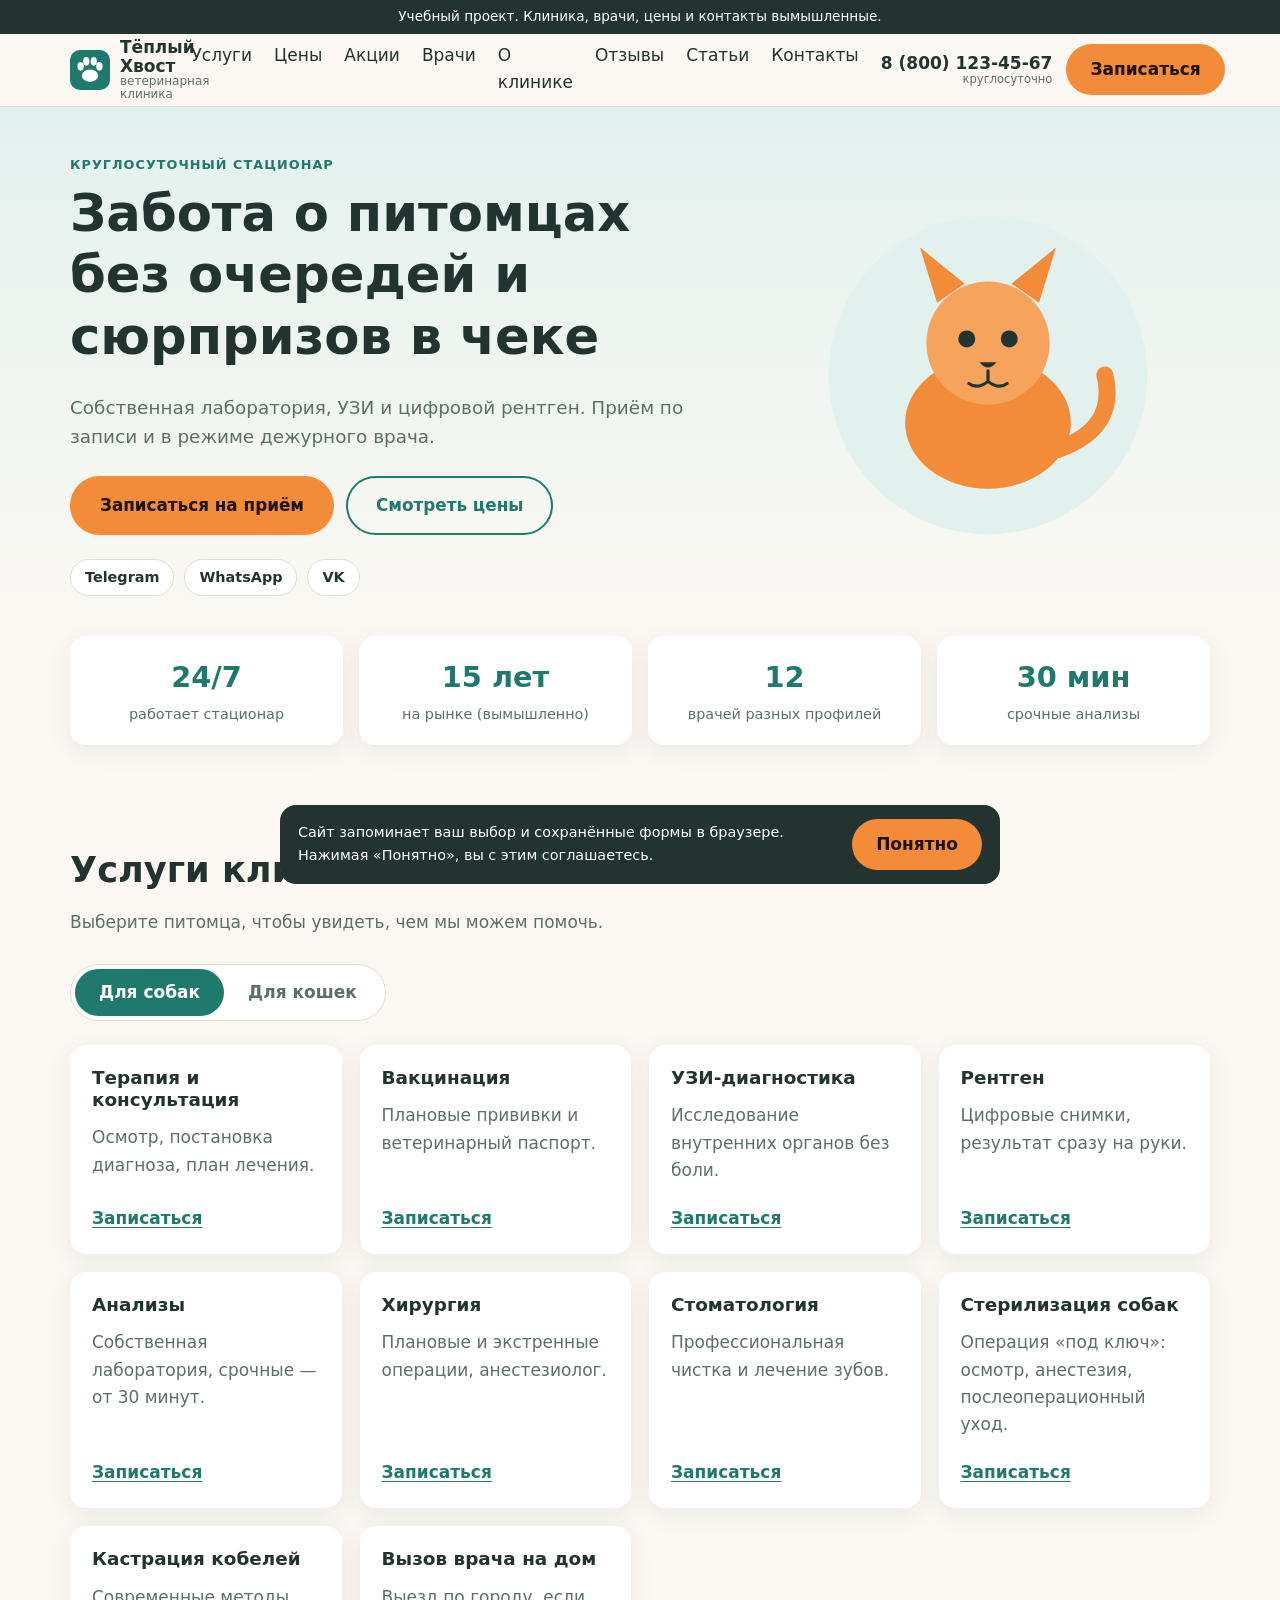
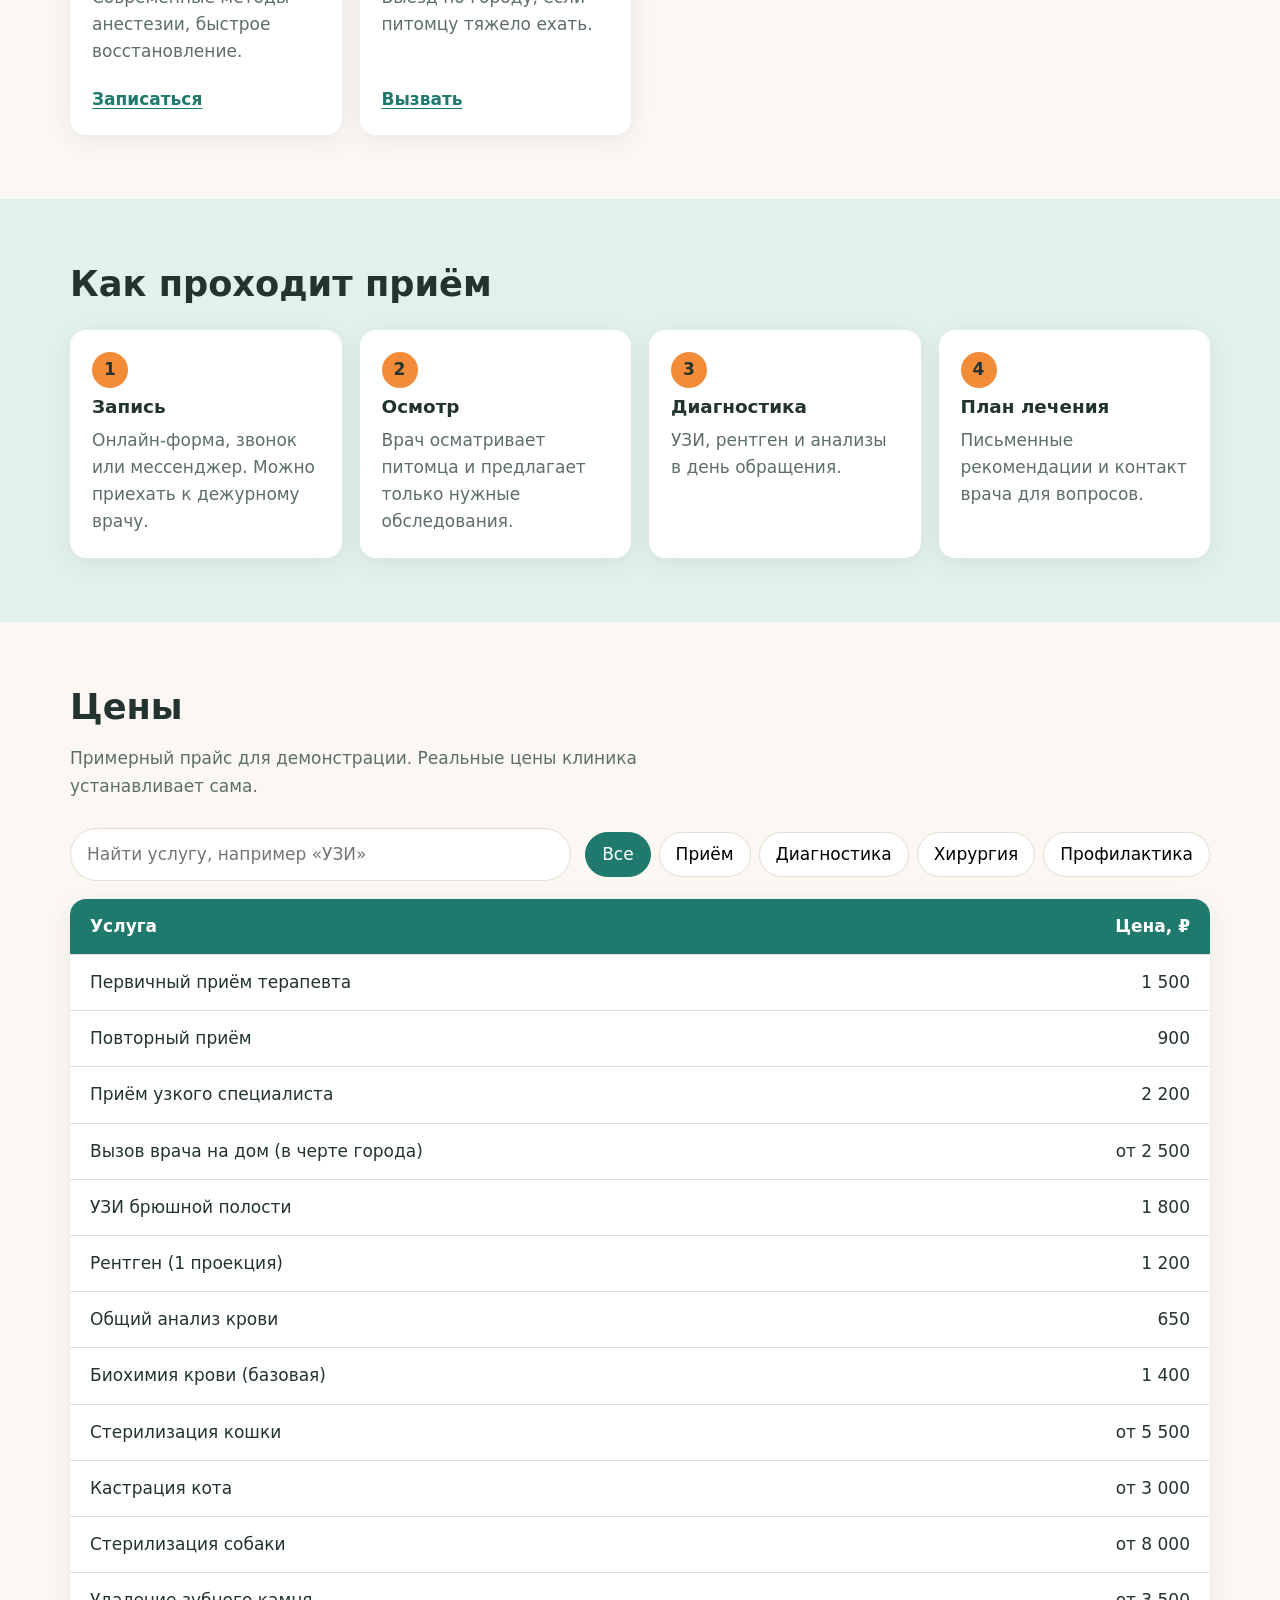
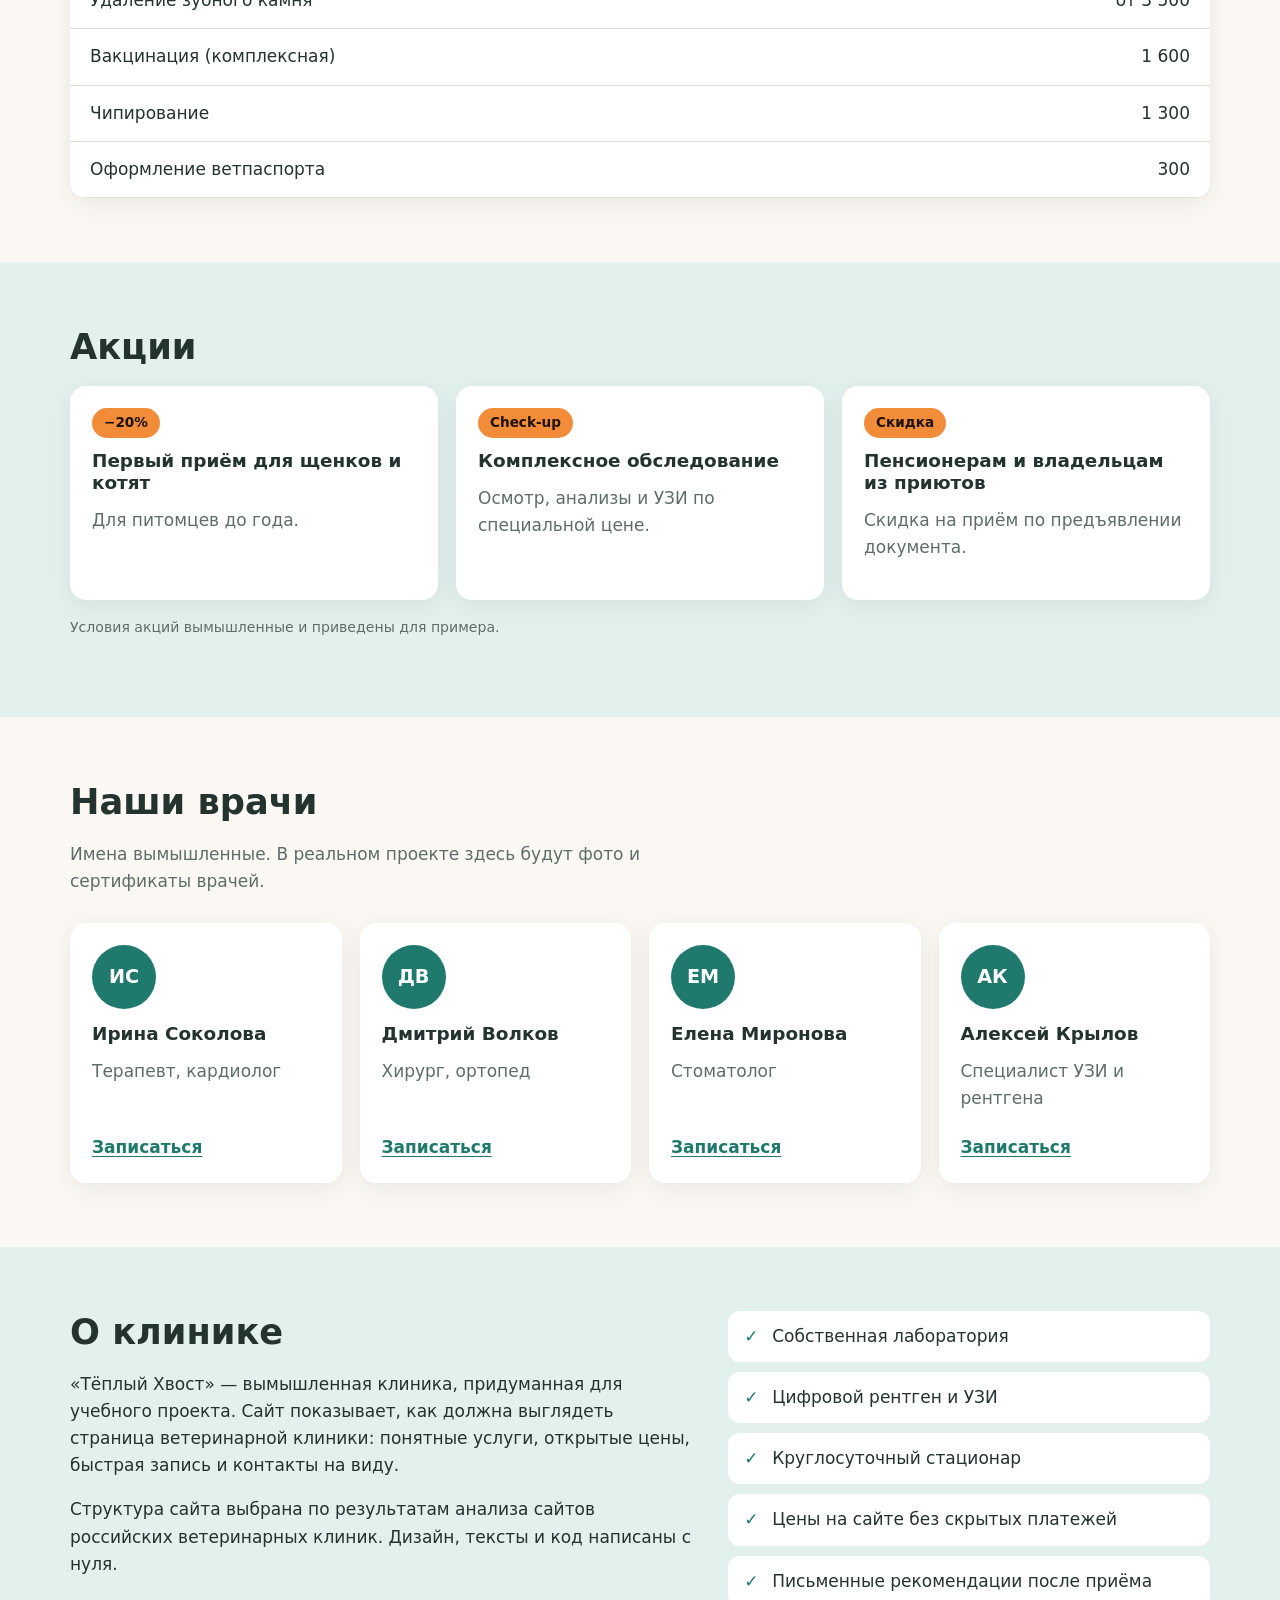
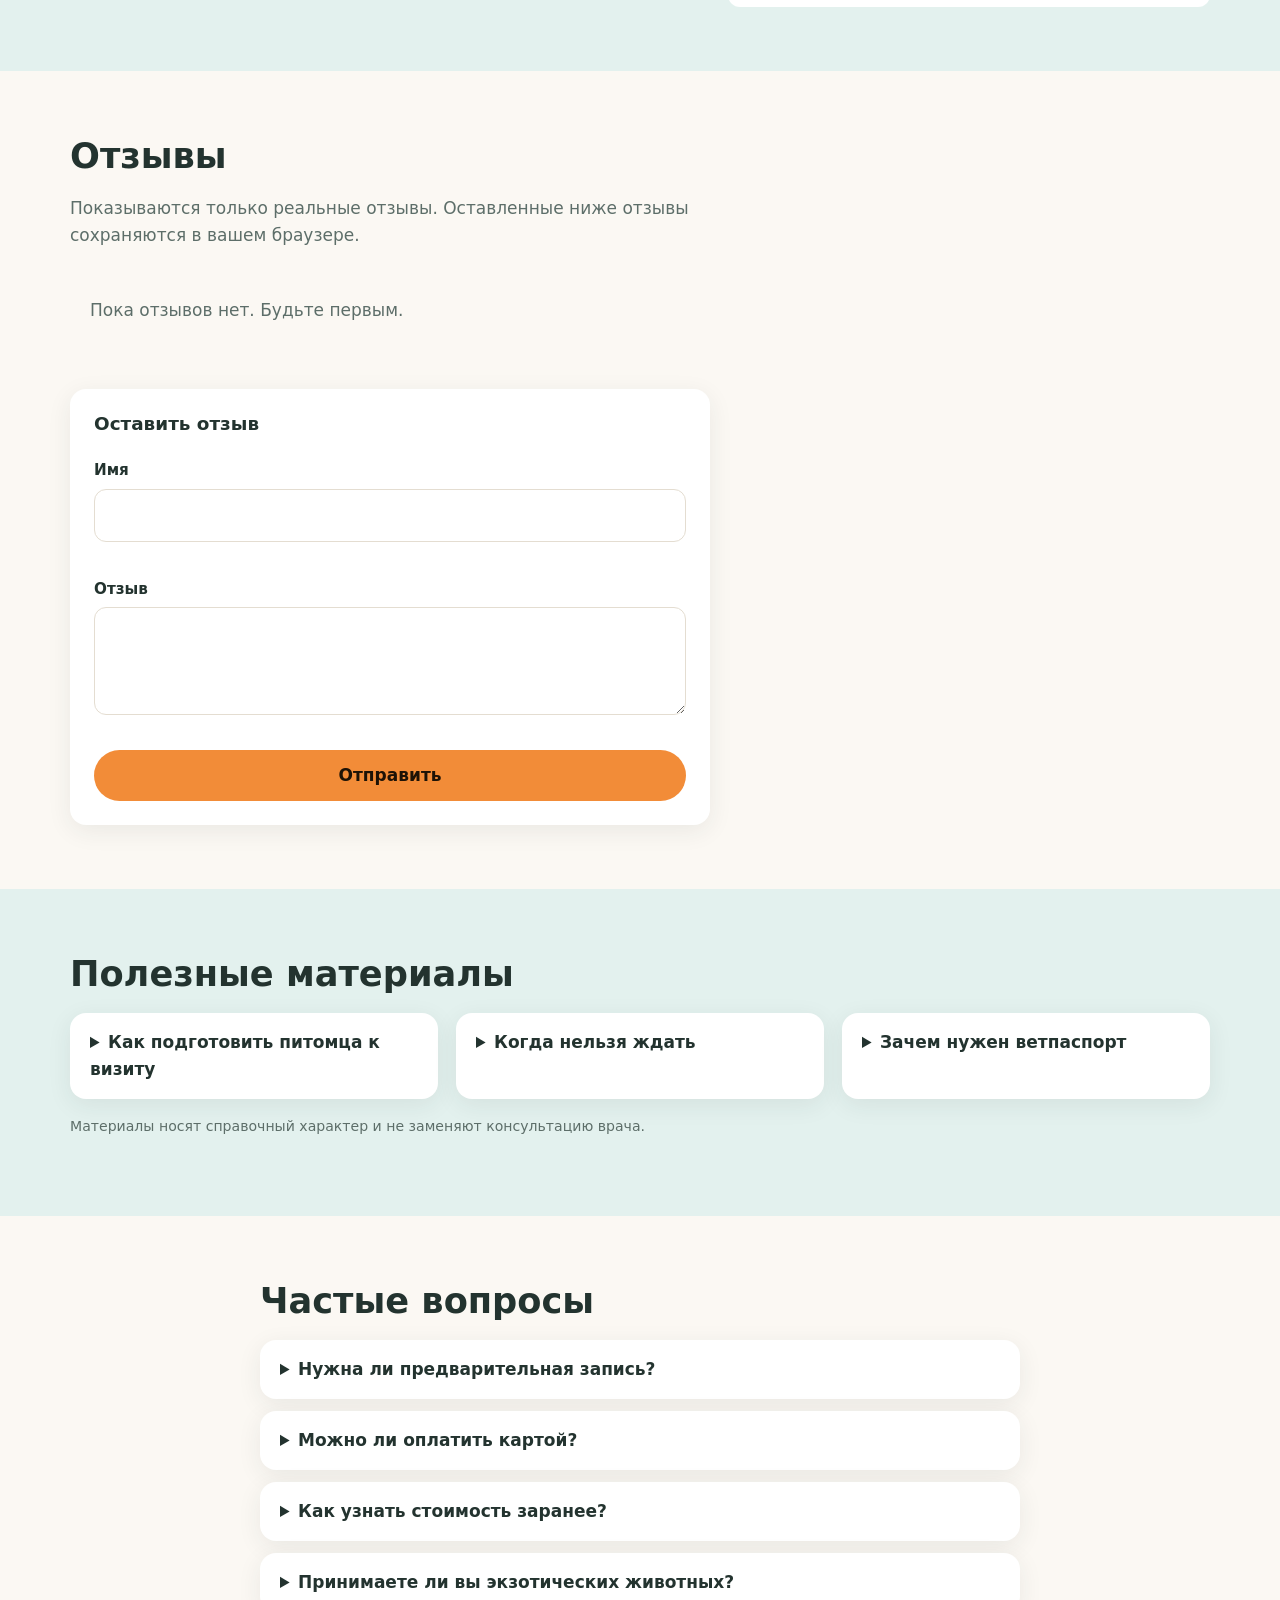
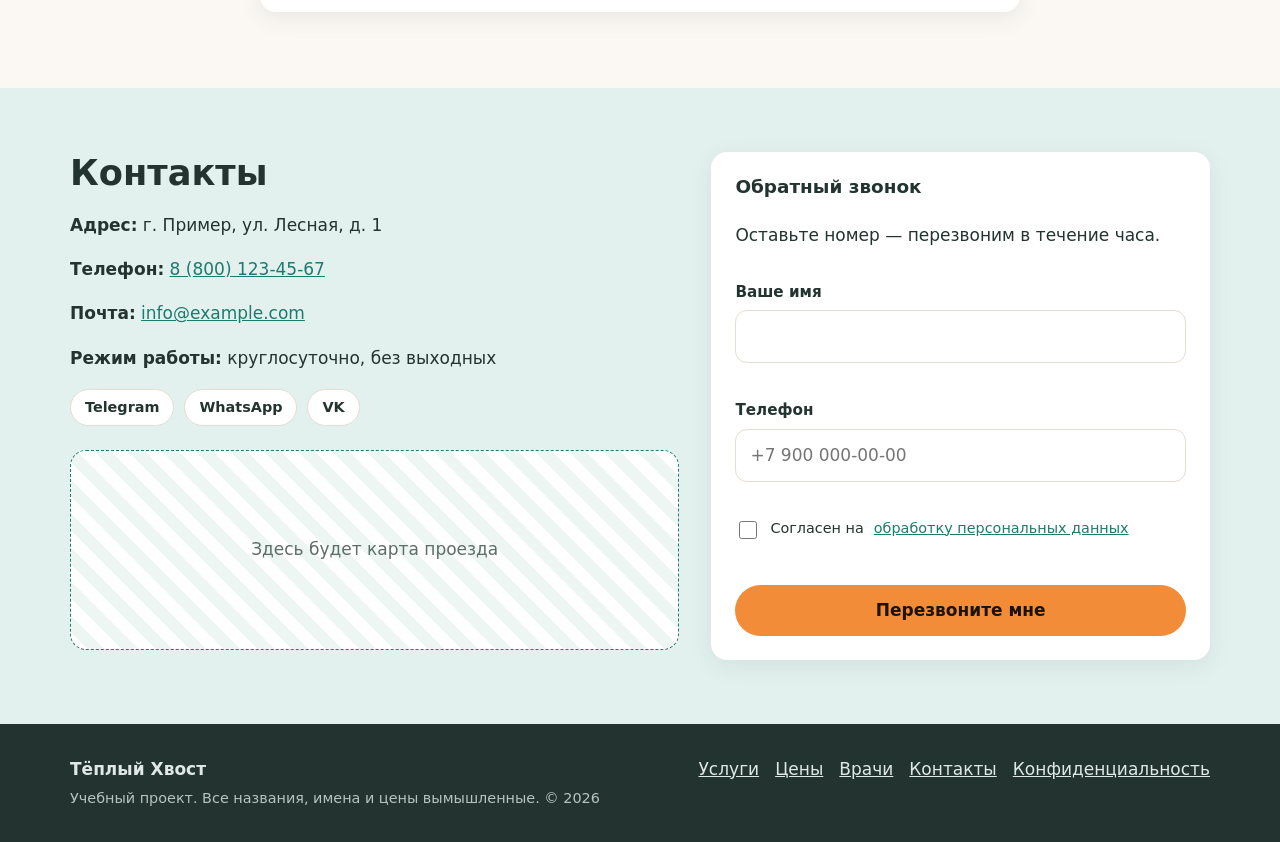
==== vetclinic-site/index.html @ 5c452f7b "Add files via upload" ====
<!DOCTYPE html>
<html lang="ru">
<head>
  <meta charset="utf-8">
  <meta name="viewport" content="width=device-width, initial-scale=1">
  <title>Тёплый Хвост — ветеринарная клиника (учебный проект)</title>
  <meta name="description" content="Учебный проект: сайт вымышленной ветеринарной клиники «Тёплый Хвост». Услуги для собак и кошек, цены, врачи, онлайн-запись.">
  <link rel="icon" href="img/logo.svg" type="image/svg+xml">
  <link rel="stylesheet" href="css/style.css">
</head>
<body>
  <a class="skip" href="#main">Перейти к содержанию</a>

  <div class="notice" role="note">Учебный проект. Клиника, врачи, цены и контакты вымышленные.</div>

  <header class="header" id="top">
    <div class="container header__row">
      <a class="logo" href="#top" aria-label="Тёплый Хвост — на главную">
        <img src="img/logo.svg" width="40" height="40" alt="">
        <span>Тёплый Хвост<small>ветеринарная клиника</small></span>
      </a>

      <nav class="nav" id="nav" aria-label="Основное меню">
        <a href="#services">Услуги</a>
        <a href="#prices">Цены</a>
        <a href="#promo">Акции</a>
        <a href="#doctors">Врачи</a>
        <a href="#about">О клинике</a>
        <a href="#reviews">Отзывы</a>
        <a href="#articles">Статьи</a>
        <a href="#contacts">Контакты</a>
      </nav>

      <div class="header__actions">
        <a class="phone" href="tel:+78001234567">8 (800) 123-45-67<small>круглосуточно</small></a>
        <button class="btn btn--accent" type="button" data-open-booking>Записаться</button>
        <button class="burger" id="burger" type="button" aria-label="Открыть меню" aria-expanded="false" aria-controls="nav">
          <span></span><span></span><span></span>
        </button>
      </div>
    </div>
  </header>

  <main id="main">
    <!-- Первый экран -->
    <section class="hero">
      <div class="container hero__grid">
        <div class="hero__text">
          <p class="eyebrow">Круглосуточный стационар</p>
          <h1>Забота о питомцах без очередей и сюрпризов в чеке</h1>
          <p class="lead">Собственная лаборатория, УЗИ и цифровой рентген. Приём по записи и в режиме дежурного врача.</p>
          <div class="hero__buttons">
            <button class="btn btn--accent btn--lg" type="button" data-open-booking>Записаться на приём</button>
            <a class="btn btn--ghost btn--lg" href="#prices">Смотреть цены</a>
          </div>
          <ul class="messengers" aria-label="Связаться в мессенджере">
            <li><a href="#contacts">Telegram</a></li>
            <li><a href="#contacts">WhatsApp</a></li>
            <li><a href="#contacts">VK</a></li>
          </ul>
        </div>
        <div class="hero__art" aria-hidden="true">
          <svg viewBox="0 0 320 320" role="img">
            <circle cx="160" cy="160" r="150" fill="#e3f1ee"/>
            <ellipse cx="160" cy="205" rx="78" ry="62" fill="#f28c38"/>
            <circle cx="160" cy="130" r="58" fill="#f6a35b"/>
            <path d="M112 92 L96 40 L138 74 Z" fill="#f28c38"/>
            <path d="M208 92 L224 40 L182 74 Z" fill="#f28c38"/>
            <circle cx="140" cy="126" r="8" fill="#23332f"/>
            <circle cx="180" cy="126" r="8" fill="#23332f"/>
            <path d="M152 148 Q160 158 168 148 Z" fill="#23332f"/>
            <path d="M160 156 L160 166 M160 166 Q150 174 142 168 M160 166 Q170 174 178 168" stroke="#23332f" stroke-width="3" fill="none" stroke-linecap="round"/>
            <path d="M226 230 Q282 210 270 160" stroke="#f28c38" stroke-width="16" fill="none" stroke-linecap="round"/>
          </svg>
        </div>
      </div>
    </section>

    <!-- Показатели доверия -->
    <section class="trust" aria-label="О клинике в цифрах">
      <div class="container trust__grid">
        <div><strong>24/7</strong><span>работает стационар</span></div>
        <div><strong>15 лет</strong><span>на рынке (вымышленно)</span></div>
        <div><strong>12</strong><span>врачей разных профилей</span></div>
        <div><strong>30 мин</strong><span>срочные анализы</span></div>
      </div>
    </section>

    <!-- Услуги -->
    <section class="section" id="services">
      <div class="container">
        <h2>Услуги клиники</h2>
        <p class="section__lead">Выберите питомца, чтобы увидеть, чем мы можем помочь.</p>

        <div class="tabs" role="tablist" aria-label="Вид питомца">
          <button class="tab is-active" role="tab" aria-selected="true" data-species="dog" id="tab-dog" aria-controls="panel-services">Для собак</button>
          <button class="tab" role="tab" aria-selected="false" data-species="cat" id="tab-cat" aria-controls="panel-services">Для кошек</button>
        </div>

        <div class="cards" id="panel-services" role="tabpanel" aria-labelledby="tab-dog">
          <article class="card" data-for="dog cat"><h3>Терапия и консультация</h3><p>Осмотр, постановка диагноза, план лечения.</p><button class="link" type="button" data-open-booking>Записаться</button></article>
          <article class="card" data-for="dog cat"><h3>Вакцинация</h3><p>Плановые прививки и ветеринарный паспорт.</p><button class="link" type="button" data-open-booking>Записаться</button></article>
          <article class="card" data-for="dog cat"><h3>УЗИ-диагностика</h3><p>Исследование внутренних органов без боли.</p><button class="link" type="button" data-open-booking>Записаться</button></article>
          <article class="card" data-for="dog cat"><h3>Рентген</h3><p>Цифровые снимки, результат сразу на руки.</p><button class="link" type="button" data-open-booking>Записаться</button></article>
          <article class="card" data-for="dog cat"><h3>Анализы</h3><p>Собственная лаборатория, срочные — от 30 минут.</p><button class="link" type="button" data-open-booking>Записаться</button></article>
          <article class="card" data-for="dog cat"><h3>Хирургия</h3><p>Плановые и экстренные операции, анестезиолог.</p><button class="link" type="button" data-open-booking>Записаться</button></article>
          <article class="card" data-for="dog cat"><h3>Стоматология</h3><p>Профессиональная чистка и лечение зубов.</p><button class="link" type="button" data-open-booking>Записаться</button></article>
          <article class="card" data-for="dog"><h3>Стерилизация собак</h3><p>Операция «под ключ»: осмотр, анестезия, послеоперационный уход.</p><button class="link" type="button" data-open-booking>Записаться</button></article>
          <article class="card" data-for="dog"><h3>Кастрация кобелей</h3><p>Современные методы анестезии, быстрое восстановление.</p><button class="link" type="button" data-open-booking>Записаться</button></article>
          <article class="card" data-for="cat"><h3>Стерилизация кошек</h3><p>Операция «под ключ»: осмотр, анестезия, послеоперационный уход.</p><button class="link" type="button" data-open-booking>Записаться</button></article>
          <article class="card" data-for="cat"><h3>Кастрация котов</h3><p>Быстрая операция, возвращение домой в тот же день.</p><button class="link" type="button" data-open-booking>Записаться</button></article>
          <article class="card" data-for="dog cat"><h3>Вызов врача на дом</h3><p>Выезд по городу, если питомцу тяжело ехать.</p><button class="link" type="button" data-open-booking>Вызвать</button></article>
        </div>
      </div>
    </section>

    <!-- Как проходит приём -->
    <section class="section section--tint">
      <div class="container">
        <h2>Как проходит приём</h2>
        <ol class="steps">
          <li><span>1</span><h3>Запись</h3><p>Онлайн-форма, звонок или мессенджер. Можно приехать к дежурному врачу.</p></li>
          <li><span>2</span><h3>Осмотр</h3><p>Врач осматривает питомца и предлагает только нужные обследования.</p></li>
          <li><span>3</span><h3>Диагностика</h3><p>УЗИ, рентген и анализы в день обращения.</p></li>
          <li><span>4</span><h3>План лечения</h3><p>Письменные рекомендации и контакт врача для вопросов.</p></li>
        </ol>
      </div>
    </section>

    <!-- Цены -->
    <section class="section" id="prices">
      <div class="container">
        <h2>Цены</h2>
        <p class="section__lead">Примерный прайс для демонстрации. Реальные цены клиника устанавливает сама.</p>

        <div class="price-tools">
          <label class="visually-hidden" for="price-search">Поиск по прайсу</label>
          <input id="price-search" type="search" placeholder="Найти услугу, например «УЗИ»">
          <div class="chips" id="price-chips" role="group" aria-label="Категории">
            <button class="chip is-active" type="button" data-cat="all">Все</button>
            <button class="chip" type="button" data-cat="priem">Приём</button>
            <button class="chip" type="button" data-cat="diagnostika">Диагностика</button>
            <button class="chip" type="button" data-cat="hirurgiya">Хирургия</button>
            <button class="chip" type="button" data-cat="profilaktika">Профилактика</button>
          </div>
        </div>

        <div class="table-wrap">
          <table class="price" id="price-table">
            <thead><tr><th scope="col">Услуга</th><th scope="col" class="num">Цена, ₽</th></tr></thead>
            <tbody>
              <tr data-cat="priem"><td>Первичный приём терапевта</td><td class="num">1 500</td></tr>
              <tr data-cat="priem"><td>Повторный приём</td><td class="num">900</td></tr>
              <tr data-cat="priem"><td>Приём узкого специалиста</td><td class="num">2 200</td></tr>
              <tr data-cat="priem"><td>Вызов врача на дом (в черте города)</td><td class="num">от 2 500</td></tr>
              <tr data-cat="diagnostika"><td>УЗИ брюшной полости</td><td class="num">1 800</td></tr>
              <tr data-cat="diagnostika"><td>Рентген (1 проекция)</td><td class="num">1 200</td></tr>
              <tr data-cat="diagnostika"><td>Общий анализ крови</td><td class="num">650</td></tr>
              <tr data-cat="diagnostika"><td>Биохимия крови (базовая)</td><td class="num">1 400</td></tr>
              <tr data-cat="hirurgiya"><td>Стерилизация кошки</td><td class="num">от 5 500</td></tr>
              <tr data-cat="hirurgiya"><td>Кастрация кота</td><td class="num">от 3 000</td></tr>
              <tr data-cat="hirurgiya"><td>Стерилизация собаки</td><td class="num">от 8 000</td></tr>
              <tr data-cat="hirurgiya"><td>Удаление зубного камня</td><td class="num">от 3 500</td></tr>
              <tr data-cat="profilaktika"><td>Вакцинация (комплексная)</td><td class="num">1 600</td></tr>
              <tr data-cat="profilaktika"><td>Чипирование</td><td class="num">1 300</td></tr>
              <tr data-cat="profilaktika"><td>Оформление ветпаспорта</td><td class="num">300</td></tr>
            </tbody>
          </table>
          <p class="empty" id="price-empty" hidden>По вашему запросу ничего не найдено.</p>
        </div>
      </div>
    </section>

    <!-- Акции -->
    <section class="section section--tint" id="promo">
      <div class="container">
        <h2>Акции</h2>
        <div class="cards cards--3">
          <article class="promo"><span class="badge">−20%</span><h3>Первый приём для щенков и котят</h3><p>Для питомцев до года.</p></article>
          <article class="promo"><span class="badge">Check-up</span><h3>Комплексное обследование</h3><p>Осмотр, анализы и УЗИ по специальной цене.</p></article>
          <article class="promo"><span class="badge">Скидка</span><h3>Пенсионерам и владельцам из приютов</h3><p>Скидка на приём по предъявлении документа.</p></article>
        </div>
        <p class="note">Условия акций вымышленные и приведены для примера.</p>
      </div>
    </section>

    <!-- Врачи -->
    <section class="section" id="doctors">
      <div class="container">
        <h2>Наши врачи</h2>
        <p class="section__lead">Имена вымышленные. В реальном проекте здесь будут фото и сертификаты врачей.</p>
        <div class="cards cards--4">
          <article class="doctor"><div class="avatar" aria-hidden="true">ИС</div><h3>Ирина Соколова</h3><p>Терапевт, кардиолог</p><button class="link" type="button" data-open-booking>Записаться</button></article>
          <article class="doctor"><div class="avatar" aria-hidden="true">ДВ</div><h3>Дмитрий Волков</h3><p>Хирург, ортопед</p><button class="link" type="button" data-open-booking>Записаться</button></article>
          <article class="doctor"><div class="avatar" aria-hidden="true">ЕМ</div><h3>Елена Миронова</h3><p>Стоматолог</p><button class="link" type="button" data-open-booking>Записаться</button></article>
          <article class="doctor"><div class="avatar" aria-hidden="true">АК</div><h3>Алексей Крылов</h3><p>Специалист УЗИ и рентгена</p><button class="link" type="button" data-open-booking>Записаться</button></article>
        </div>
      </div>
    </section>

    <!-- О клинике -->
    <section class="section section--tint" id="about">
      <div class="container about">
        <div>
          <h2>О клинике</h2>
          <p>«Тёплый Хвост» — вымышленная клиника, придуманная для учебного проекта. Сайт показывает, как должна выглядеть страница ветеринарной клиники: понятные услуги, открытые цены, быстрая запись и контакты на виду.</p>
          <p>Структура сайта выбрана по результатам анализа сайтов российских ветеринарных клиник. Дизайн, тексты и код написаны с нуля.</p>
        </div>
        <ul class="checks">
          <li>Собственная лаборатория</li>
          <li>Цифровой рентген и УЗИ</li>
          <li>Круглосуточный стационар</li>
          <li>Цены на сайте без скрытых платежей</li>
          <li>Письменные рекомендации после приёма</li>
        </ul>
      </div>
    </section>

    <!-- Отзывы -->
    <section class="section" id="reviews">
      <div class="container">
        <h2>Отзывы</h2>
        <p class="section__lead">Показываются только реальные отзывы. Оставленные ниже отзывы сохраняются в вашем браузере.</p>
        <div class="reviews" id="reviews-list" aria-live="polite">
          <p class="empty" id="reviews-empty">Пока отзывов нет. Будьте первым.</p>
        </div>

        <form class="form form--inline" id="review-form" novalidate>
          <h3>Оставить отзыв</h3>
          <div class="field"><label for="rv-name">Имя</label><input id="rv-name" name="name" type="text" required maxlength="40" autocomplete="given-name"><span class="error" aria-live="polite"></span></div>
          <div class="field"><label for="rv-text">Отзыв</label><textarea id="rv-text" name="text" rows="3" required minlength="10" maxlength="500"></textarea><span class="error" aria-live="polite"></span></div>
          <button class="btn btn--accent" type="submit">Отправить</button>
        </form>
      </div>
    </section>

    <!-- Статьи -->
    <section class="section section--tint" id="articles">
      <div class="container">
        <h2>Полезные материалы</h2>
        <div class="cards cards--3">
          <details class="article"><summary>Как подготовить питомца к визиту</summary><p>Возьмите ветеринарный паспорт, запишите вопросы и симптомы. Кошек перевозите в переноске, собак — на коротком поводке. Если питомец нервничает, приезжайте чуть раньше и дайте ему освоиться.</p></details>
          <details class="article"><summary>Когда нельзя ждать</summary><p>Срочно к врачу, если питомец тяжело дышит, не может встать, есть судороги, травма или длительная рвота. Звоните заранее — мы подготовим дежурного врача.</p></details>
          <details class="article"><summary>Зачем нужен ветпаспорт</summary><p>В паспорте хранится история прививок и обработок. Он нужен для поездок, гостиниц для животных и выставок. Не теряйте его и приносите на каждый приём.</p></details>
        </div>
        <p class="note">Материалы носят справочный характер и не заменяют консультацию врача.</p>
      </div>
    </section>

    <!-- Вопросы -->
    <section class="section" id="faq">
      <div class="container container--narrow">
        <h2>Частые вопросы</h2>
        <details class="faq"><summary>Нужна ли предварительная запись?</summary><p>Запись удобнее и быстрее, но в экстренных случаях можно приехать без неё: вас примет дежурный врач.</p></details>
        <details class="faq"><summary>Можно ли оплатить картой?</summary><p>Да, принимаем наличные и банковские карты (в учебном примере).</p></details>
        <details class="faq"><summary>Как узнать стоимость заранее?</summary><p>Ориентируйтесь на прайс на сайте. Точную сумму врач назовёт после осмотра, до начала обследований.</p></details>
        <details class="faq"><summary>Принимаете ли вы экзотических животных?</summary><p>В этой версии сайта — только кошки и собаки.</p></details>
      </div>
    </section>

    <!-- Контакты -->
    <section class="section section--tint" id="contacts">
      <div class="container contacts">
        <div>
          <h2>Контакты</h2>
          <address>
            <p><strong>Адрес:</strong> г. Пример, ул. Лесная, д. 1</p>
            <p><strong>Телефон:</strong> <a href="tel:+78001234567">8 (800) 123-45-67</a></p>
            <p><strong>Почта:</strong> <a href="mailto:info@example.com">info@example.com</a></p>
            <p><strong>Режим работы:</strong> круглосуточно, без выходных</p>
          </address>
          <ul class="messengers messengers--dark">
            <li><a href="#contacts">Telegram</a></li>
            <li><a href="#contacts">WhatsApp</a></li>
            <li><a href="#contacts">VK</a></li>
          </ul>
          <div class="map" role="img" aria-label="Схема проезда (заглушка)">Здесь будет карта проезда</div>
        </div>

        <form class="form" id="callback-form" novalidate>
          <h3>Обратный звонок</h3>
          <p>Оставьте номер — перезвоним в течение часа.</p>
          <div class="field"><label for="cb-name">Ваше имя</label><input id="cb-name" name="name" type="text" required maxlength="40" autocomplete="given-name"><span class="error" aria-live="polite"></span></div>
          <div class="field"><label for="cb-phone">Телефон</label><input id="cb-phone" name="phone" type="tel" required placeholder="+7 900 000-00-00" autocomplete="tel"><span class="error" aria-live="polite"></span></div>
          <label class="agree"><input type="checkbox" name="agree" required> Согласен на <a href="#privacy" data-open-privacy>обработку персональных данных</a></label>
          <span class="error" aria-live="polite"></span>
          <button class="btn btn--accent" type="submit">Перезвоните мне</button>
          <p class="success" hidden>Спасибо! Заявка сохранена (в демо-версии данные никуда не отправляются).</p>
        </form>
      </div>
    </section>
  </main>

  <footer class="footer">
    <div class="container footer__row">
      <div>
        <strong>Тёплый Хвост</strong>
        <p>Учебный проект. Все названия, имена и цены вымышленные. © 2026</p>
      </div>
      <nav aria-label="Нижнее меню">
        <a href="#services">Услуги</a>
        <a href="#prices">Цены</a>
        <a href="#doctors">Врачи</a>
        <a href="#contacts">Контакты</a>
        <a href="#privacy" data-open-privacy>Конфиденциальность</a>
      </nav>
    </div>
  </footer>

  <!-- Окно записи -->
  <dialog class="modal" id="booking" aria-labelledby="booking-title">
    <form class="form" id="booking-form" method="dialog" novalidate>
      <button class="modal__close" type="button" data-close aria-label="Закрыть">×</button>
      <h2 id="booking-title">Запись на приём</h2>
      <div class="field"><label for="bk-name">Ваше имя</label><input id="bk-name" name="name" type="text" required maxlength="40" autocomplete="given-name"><span class="error" aria-live="polite"></span></div>
      <div class="field"><label for="bk-phone">Телефон</label><input id="bk-phone" name="phone" type="tel" required placeholder="+7 900 000-00-00" autocomplete="tel"><span class="error" aria-live="polite"></span></div>
      <div class="field"><label for="bk-species">Питомец</label>
        <select id="bk-species" name="species" required>
          <option value="">Выберите</option><option>Собака</option><option>Кошка</option>
        </select><span class="error" aria-live="polite"></span>
      </div>
      <div class="field"><label for="bk-service">Услуга</label>
        <select id="bk-service" name="service" required>
          <option value="">Выберите</option>
          <option>Приём терапевта</option><option>Вакцинация</option><option>УЗИ</option><option>Рентген</option><option>Анализы</option><option>Хирургия</option><option>Стоматология</option><option>Вызов на дом</option>
        </select><span class="error" aria-live="polite"></span>
      </div>
      <div class="field"><label for="bk-date">Желаемая дата</label><input id="bk-date" name="date" type="date" required><span class="error" aria-live="polite"></span></div>
      <label class="agree"><input type="checkbox" name="agree" required> Согласен на <a href="#privacy" data-open-privacy>обработку персональных данных</a></label>
      <span class="error" aria-live="polite"></span>
      <button class="btn btn--accent btn--lg" type="submit">Записаться</button>
      <p class="success" hidden>Заявка принята. В демо-версии она сохраняется только в вашем браузере.</p>
    </form>
  </dialog>

  <!-- Политика -->
  <dialog class="modal" id="privacy" aria-labelledby="privacy-title">
    <div class="form">
      <button class="modal__close" type="button" data-close aria-label="Закрыть">×</button>
      <h2 id="privacy-title">Конфиденциальность</h2>
      <p>Сайт учебный. Данные из форм не отправляются на сервер и сохраняются только в памяти вашего браузера (localStorage). Очистить их можно в настройках браузера.</p>
    </div>
  </dialog>

  <div class="cookie" id="cookie" hidden>
    <p>Сайт запоминает ваш выбор и сохранённые формы в браузере. Нажимая «Понятно», вы с этим соглашаетесь.</p>
    <button class="btn btn--accent" type="button" id="cookie-ok">Понятно</button>
  </div>

  <script src="js/main.js"></script>
</body>
</html>
---- vetclinic-site/css/style.css ----
/* Тёплый Хвост — учебный проект. Стили написаны с нуля. */
:root {
  --green: #1f7a6d;
  --green-dark: #165a50;
  --green-tint: #e3f1ee;
  --orange: #f28c38;
  --orange-dark: #d9741f;
  --ink: #23332f;
  --muted: #5d6e69;
  --bg: #fbf8f3;
  --white: #ffffff;
  --line: #e4ddd1;
  --radius: 16px;
  --shadow: 0 6px 24px rgba(35, 51, 47, .08);
  --font: "Segoe UI", system-ui, -apple-system, Roboto, "Helvetica Neue", Arial, sans-serif;
}

*, *::before, *::after { box-sizing: border-box; }
html { scroll-behavior: smooth; scroll-padding-top: 90px; }
body { margin: 0; font-family: var(--font); color: var(--ink); background: var(--bg); line-height: 1.6; font-size: 17px; }
img, svg { max-width: 100%; display: block; }
a { color: var(--green); }
h1, h2, h3 { line-height: 1.2; margin: 0 0 .5em; }
h1 { font-size: clamp(2rem, 4.5vw, 3.2rem); }
h2 { font-size: clamp(1.6rem, 3vw, 2.2rem); }
h3 { font-size: 1.15rem; }
p { margin: 0 0 1em; }

.container { width: min(1140px, 100% - 32px); margin-inline: auto; }
.container--narrow { width: min(760px, 100% - 32px); }
.visually-hidden { position: absolute; width: 1px; height: 1px; overflow: hidden; clip: rect(0 0 0 0); white-space: nowrap; }
.skip { position: absolute; left: -999px; top: 8px; background: var(--ink); color: #fff; padding: 8px 14px; border-radius: 8px; z-index: 100; }
.skip:focus { left: 8px; }

:focus-visible { outline: 3px solid var(--orange); outline-offset: 2px; }

/* Плашка */
.notice { background: var(--ink); color: #fff; text-align: center; font-size: .85rem; padding: 6px 12px; }

/* Шапка */
.header { position: sticky; top: 0; z-index: 50; background: rgba(251, 248, 243, .95); backdrop-filter: blur(8px); border-bottom: 1px solid var(--line); }
.header__row { display: flex; align-items: center; gap: 20px; min-height: 72px; }
.logo { display: flex; align-items: center; gap: 10px; text-decoration: none; color: var(--ink); font-weight: 700; line-height: 1.1; }
.logo small { display: block; font-weight: 400; color: var(--muted); font-size: .75rem; }
.nav { display: flex; gap: 18px; margin-inline: auto; }
.nav a { color: var(--ink); text-decoration: none; font-weight: 500; padding: 6px 2px; border-bottom: 2px solid transparent; }
.nav a:hover { border-color: var(--orange); }
.header__actions { display: flex; align-items: center; gap: 14px; }
.phone { text-decoration: none; color: var(--ink); font-weight: 700; line-height: 1.1; text-align: right; white-space: nowrap; }
.phone small { display: block; font-weight: 400; color: var(--muted); font-size: .72rem; }

.burger { display: none; width: 44px; height: 44px; border: 1px solid var(--line); border-radius: 12px; background: var(--white); padding: 0; cursor: pointer; flex-direction: column; justify-content: center; align-items: center; gap: 5px; }
.burger span { width: 22px; height: 2px; background: var(--ink); transition: transform .2s, opacity .2s; }
.burger[aria-expanded="true"] span:nth-child(1) { transform: translateY(7px) rotate(45deg); }
.burger[aria-expanded="true"] span:nth-child(2) { opacity: 0; }
.burger[aria-expanded="true"] span:nth-child(3) { transform: translateY(-7px) rotate(-45deg); }

/* Кнопки */
.btn { display: inline-block; border: 2px solid transparent; border-radius: 999px; padding: 10px 22px; font: inherit; font-weight: 600; cursor: pointer; text-decoration: none; transition: background .15s, transform .15s, color .15s; }
.btn:active { transform: translateY(1px); }
.btn--accent { background: var(--orange); color: #1d1206; }
.btn--accent:hover { background: var(--orange-dark); color: #fff; }
.btn--ghost { border-color: var(--green); color: var(--green); background: transparent; }
.btn--ghost:hover { background: var(--green); color: #fff; }
.btn--lg { padding: 14px 28px; font-size: 1.05rem; }
.link { background: none; border: 0; padding: 0; font: inherit; font-weight: 600; color: var(--green); cursor: pointer; text-decoration: underline; text-underline-offset: 3px; }

/* Первый экран */
.hero { padding: 48px 0 32px; background: linear-gradient(180deg, var(--green-tint), var(--bg)); }
.hero__grid { display: grid; grid-template-columns: 1.2fr .8fr; gap: 32px; align-items: center; }
.eyebrow { color: var(--green); font-weight: 700; text-transform: uppercase; letter-spacing: .08em; font-size: .8rem; margin-bottom: .6em; }
.lead { font-size: 1.15rem; color: var(--muted); max-width: 34em; }
.hero__buttons { display: flex; flex-wrap: wrap; gap: 12px; margin: 24px 0; }
.hero__art svg { width: min(340px, 100%); margin-inline: auto; }
.messengers { list-style: none; display: flex; gap: 10px; padding: 0; margin: 0; flex-wrap: wrap; }
.messengers a { display: inline-block; padding: 6px 14px; border-radius: 999px; background: var(--white); border: 1px solid var(--line); color: var(--ink); text-decoration: none; font-size: .9rem; font-weight: 600; }
.messengers a:hover { border-color: var(--green); color: var(--green); }
.messengers--dark { margin: 16px 0 24px; }

/* Показатели */
.trust { padding: 8px 0 40px; }
.trust__grid { display: grid; grid-template-columns: repeat(4, 1fr); gap: 16px; }
.trust__grid div { background: var(--white); border-radius: var(--radius); padding: 18px; text-align: center; box-shadow: var(--shadow); }
.trust__grid strong { display: block; font-size: 1.8rem; color: var(--green); }
.trust__grid span { color: var(--muted); font-size: .9rem; }

/* Секции */
.section { padding: 64px 0; }
.section--tint { background: var(--green-tint); }
.section__lead { color: var(--muted); max-width: 40em; margin-bottom: 28px; }
.note { color: var(--muted); font-size: .88rem; margin-top: 16px; }

/* Вкладки */
.tabs { display: inline-flex; background: var(--white); border: 1px solid var(--line); border-radius: 999px; padding: 4px; margin-bottom: 24px; }
.tab { border: 0; background: transparent; padding: 10px 24px; border-radius: 999px; font: inherit; font-weight: 600; cursor: pointer; color: var(--muted); }
.tab.is-active { background: var(--green); color: #fff; }

/* Карточки */
.cards { display: grid; grid-template-columns: repeat(auto-fill, minmax(250px, 1fr)); gap: 18px; }
.cards--3 { grid-template-columns: repeat(auto-fit, minmax(260px, 1fr)); }
.cards--4 { grid-template-columns: repeat(auto-fit, minmax(220px, 1fr)); }
.card, .promo, .doctor { background: var(--white); border-radius: var(--radius); padding: 22px; box-shadow: var(--shadow); display: flex; flex-direction: column; align-items: flex-start; gap: 4px; }
.card p, .promo p, .doctor p { color: var(--muted); flex: 1; }
.card[hidden] { display: none; }
.badge { background: var(--orange); color: #1d1206; font-weight: 700; padding: 4px 12px; border-radius: 999px; font-size: .85rem; margin-bottom: 8px; }
.avatar { width: 64px; height: 64px; border-radius: 50%; background: var(--green); color: #fff; display: grid; place-items: center; font-weight: 700; font-size: 1.2rem; margin-bottom: 10px; }

/* Шаги */
.steps { list-style: none; counter-reset: s; display: grid; grid-template-columns: repeat(auto-fit, minmax(210px, 1fr)); gap: 18px; padding: 0; margin: 24px 0 0; }
.steps li { background: var(--white); border-radius: var(--radius); padding: 22px; box-shadow: var(--shadow); }
.steps span { display: inline-grid; place-items: center; width: 36px; height: 36px; border-radius: 50%; background: var(--orange); font-weight: 700; margin-bottom: 8px; }
.steps p { color: var(--muted); margin: 0; }

/* Прайс */
.price-tools { display: flex; flex-wrap: wrap; gap: 14px; align-items: center; margin-bottom: 18px; }
.price-tools input[type="search"] { flex: 1 1 240px; padding: 12px 16px; border: 1px solid var(--line); border-radius: 999px; font: inherit; background: var(--white); }
.chips { display: flex; flex-wrap: wrap; gap: 8px; }
.chip { border: 1px solid var(--line); background: var(--white); border-radius: 999px; padding: 8px 16px; font: inherit; cursor: pointer; }
.chip.is-active { background: var(--green); border-color: var(--green); color: #fff; }
.table-wrap { background: var(--white); border-radius: var(--radius); box-shadow: var(--shadow); overflow-x: auto; }
.price { width: 100%; border-collapse: collapse; }
.price th, .price td { padding: 14px 20px; text-align: left; border-bottom: 1px solid var(--line); }
.price thead th { background: var(--green); color: #fff; }
.price tbody tr:hover { background: var(--green-tint); }
.price tr[hidden] { display: none; }
.num { text-align: right !important; white-space: nowrap; font-variant-numeric: tabular-nums; }
.empty { padding: 20px; color: var(--muted); }

/* О клинике */
.about { display: grid; grid-template-columns: 1.3fr 1fr; gap: 32px; align-items: start; }
.checks { list-style: none; padding: 0; margin: 0; display: grid; gap: 10px; }
.checks li { background: var(--white); padding: 12px 16px 12px 44px; border-radius: 12px; position: relative; font-weight: 500; }
.checks li::before { content: "✓"; position: absolute; left: 16px; color: var(--green); font-weight: 700; }

/* Отзывы, статьи, FAQ */
.reviews { display: grid; gap: 14px; margin-bottom: 28px; }
.review { background: var(--white); border-radius: var(--radius); padding: 18px 22px; box-shadow: var(--shadow); }
.review strong { display: block; margin-bottom: 4px; }
.article, .faq { background: var(--white); border-radius: var(--radius); padding: 16px 20px; box-shadow: var(--shadow); }
.faq { margin-bottom: 12px; }
summary { cursor: pointer; font-weight: 600; }
details[open] > summary { margin-bottom: 8px; color: var(--green); }
details p { color: var(--muted); margin: 0; }

/* Формы */
.form { background: var(--white); border-radius: var(--radius); padding: 24px; box-shadow: var(--shadow); display: grid; gap: 14px; position: relative; }
.form--inline { max-width: 640px; }
.field { display: grid; gap: 6px; }
label { font-weight: 600; font-size: .95rem; }
input[type="text"], input[type="tel"], input[type="date"], select, textarea { width: 100%; padding: 12px 14px; border: 1px solid var(--line); border-radius: 12px; font: inherit; background: #fff; color: var(--ink); }
input:focus, select:focus, textarea:focus { border-color: var(--green); }
.field.has-error input, .field.has-error select, .field.has-error textarea { border-color: #c0392b; }
.error { color: #c0392b; font-size: .85rem; min-height: 1.1em; }
.agree { font-weight: 400; display: flex; gap: 10px; align-items: flex-start; font-size: .9rem; }
.agree input { margin-top: 4px; width: 18px; height: 18px; accent-color: var(--green); }
.success { background: var(--green-tint); color: var(--green-dark); padding: 12px 16px; border-radius: 12px; margin: 0; }

/* Контакты */
.contacts { display: grid; grid-template-columns: 1.1fr .9fr; gap: 32px; align-items: start; }
address { font-style: normal; }
.map { height: 200px; border-radius: var(--radius); background: repeating-linear-gradient(45deg, #fff, #fff 12px, #eef6f4 12px, #eef6f4 24px); border: 1px dashed var(--green); display: grid; place-items: center; color: var(--muted); }

/* Подвал */
.footer { background: var(--ink); color: #dfe8e5; padding: 32px 0; }
.footer__row { display: flex; flex-wrap: wrap; gap: 24px; justify-content: space-between; }
.footer p { margin: 4px 0 0; color: #b6c4c0; font-size: .9rem; }
.footer nav { display: flex; flex-wrap: wrap; gap: 16px; align-items: flex-start; }
.footer a { color: #dfe8e5; }

/* Окна */
.modal { border: 0; border-radius: var(--radius); padding: 0; width: min(520px, 100% - 24px); max-height: 92vh; overflow: auto; box-shadow: 0 20px 60px rgba(0, 0, 0, .3); }
.modal::backdrop { background: rgba(20, 30, 28, .55); }
.modal .form { box-shadow: none; }
.modal__close { position: absolute; top: 10px; right: 12px; width: 40px; height: 40px; border: 0; background: var(--green-tint); border-radius: 50%; font-size: 1.5rem; cursor: pointer; line-height: 1; }

/* Cookie */
.cookie { position: fixed; left: 16px; right: 16px; bottom: 16px; z-index: 60; background: var(--ink); color: #fff; border-radius: var(--radius); padding: 14px 18px; display: flex; gap: 16px; align-items: center; justify-content: space-between; max-width: 720px; margin-inline: auto; }
.cookie[hidden] { display: none; }
.cookie p { margin: 0; font-size: .9rem; }

/* Появление при прокрутке */
.reveal { opacity: 0; transform: translateY(14px); transition: opacity .5s, transform .5s; }
.reveal.is-visible { opacity: 1; transform: none; }

@media (prefers-reduced-motion: reduce) {
  html { scroll-behavior: auto; }
  .reveal { opacity: 1; transform: none; transition: none; }
}

/* Планшет и телефон */
@media (max-width: 960px) {
  .burger { display: flex; }
  .nav { position: absolute; top: 100%; left: 0; right: 0; background: var(--bg); flex-direction: column; gap: 0; padding: 8px 16px 16px; border-bottom: 1px solid var(--line); display: none; margin: 0; }
  .nav.is-open { display: flex; }
  .nav a { padding: 12px 4px; border-bottom: 1px solid var(--line); }
  .phone small { display: none; }
  .hero__grid, .about, .contacts { grid-template-columns: 1fr; }
  .hero__art { order: -1; }
  .hero__art svg { width: 220px; }
  .trust__grid { grid-template-columns: repeat(2, 1fr); }
}
@media (max-width: 560px) {
  body { font-size: 16px; }
  .section { padding: 44px 0; }
  .header__actions .btn { display: none; }
  .phone { font-size: .9rem; }
  .price th, .price td { padding: 12px; }
  .cookie { flex-direction: column; align-items: stretch; }
}
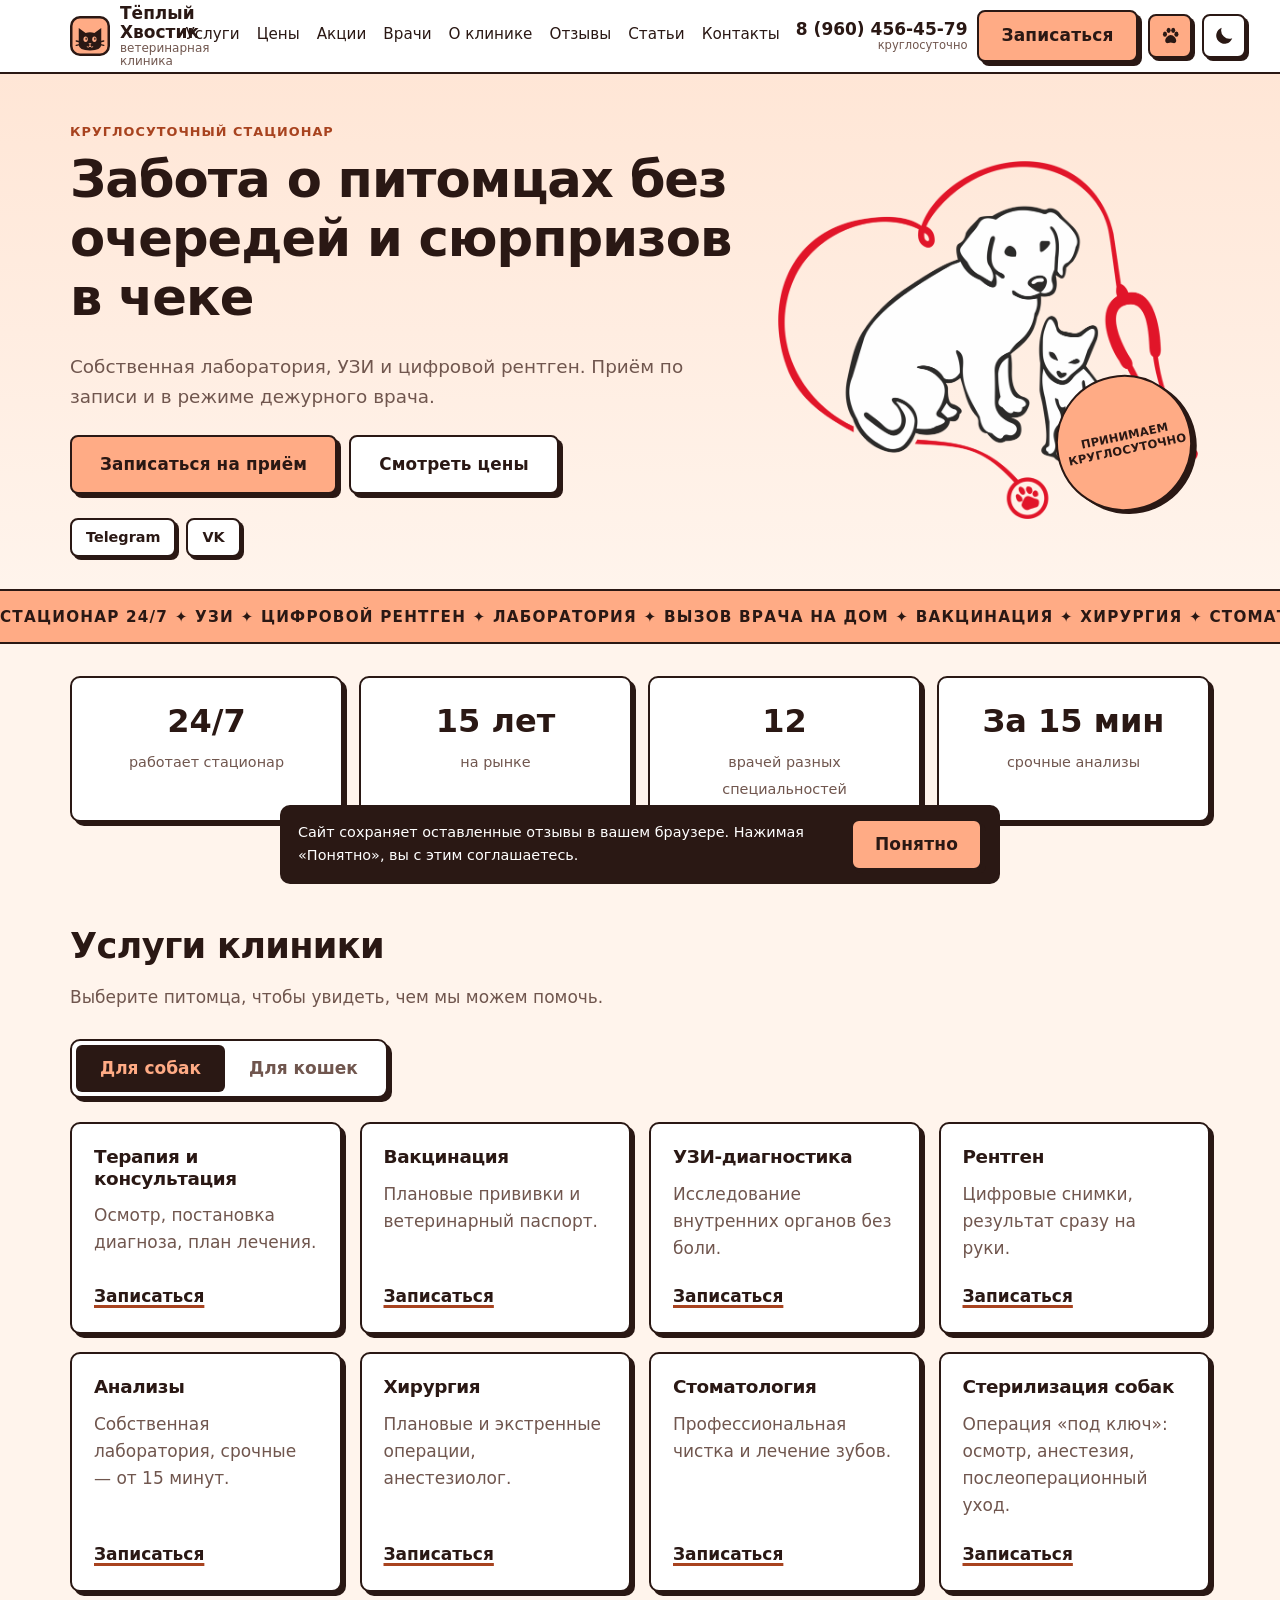
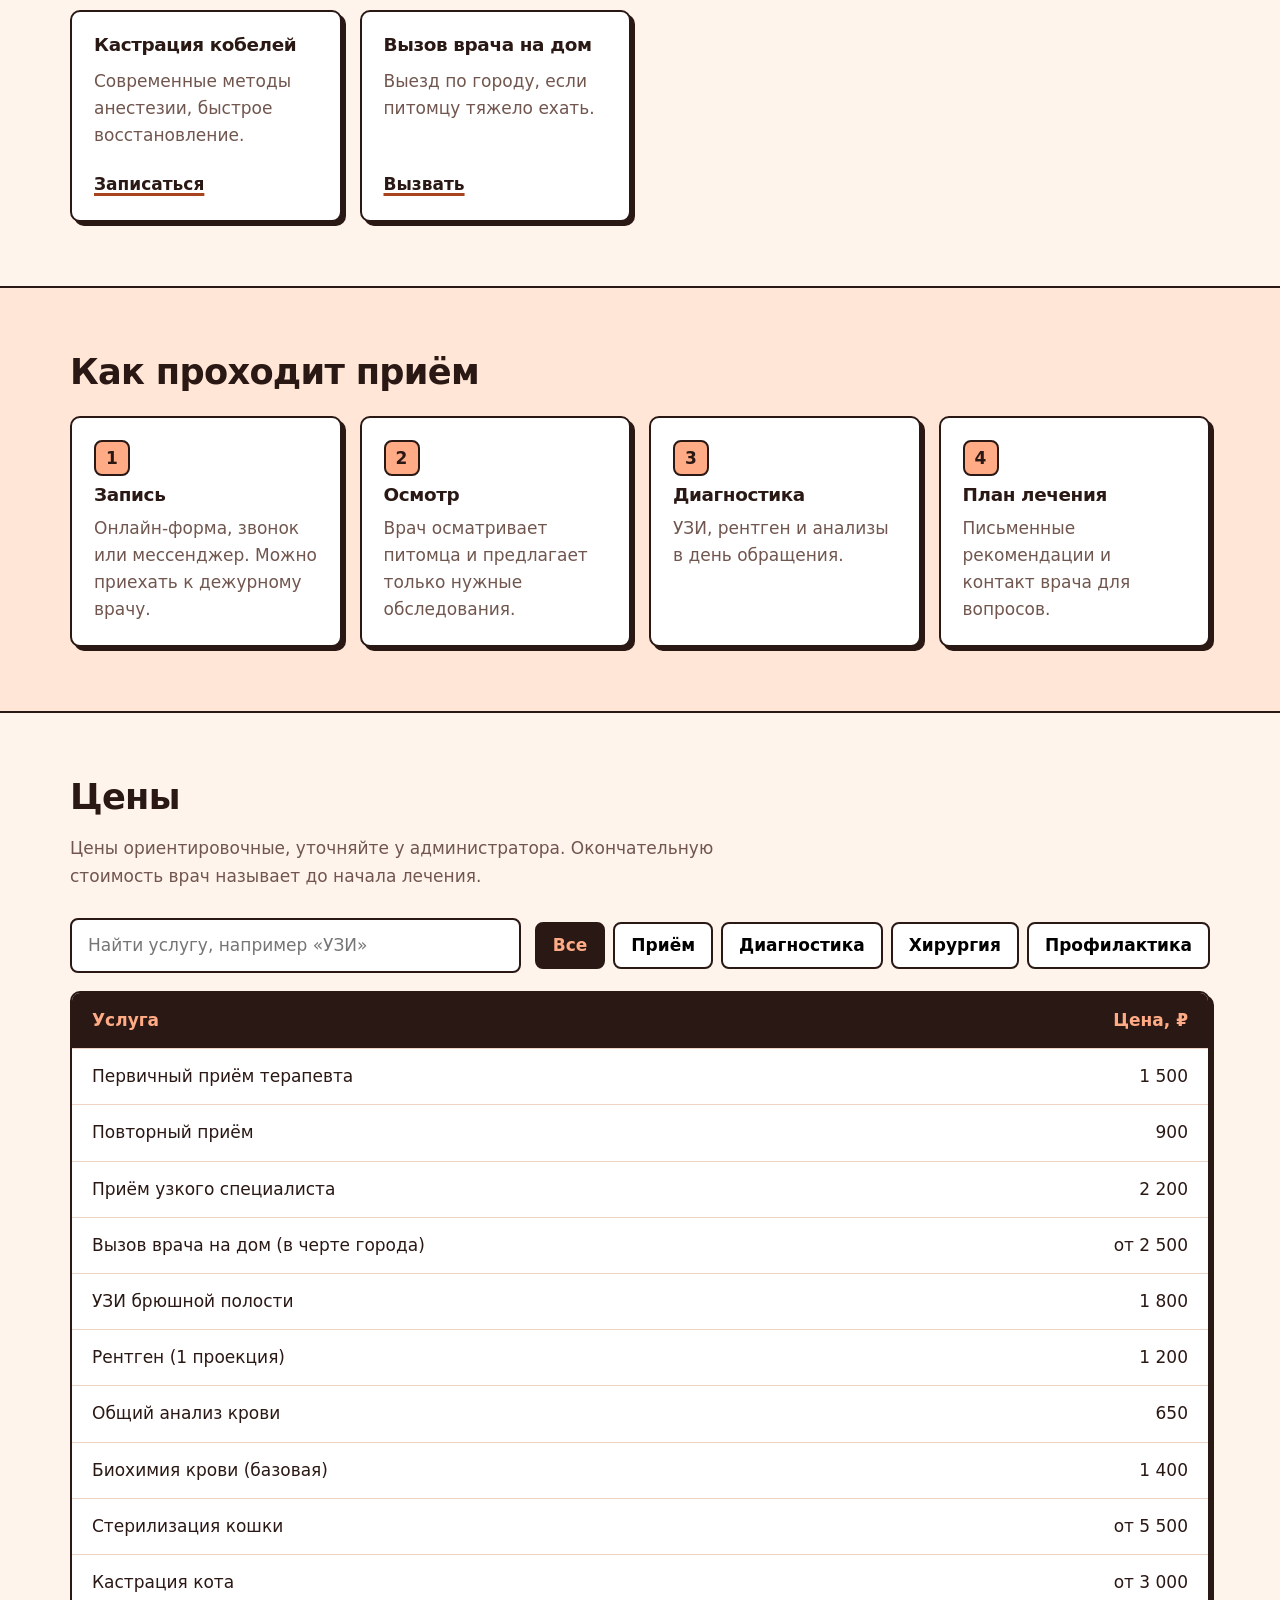
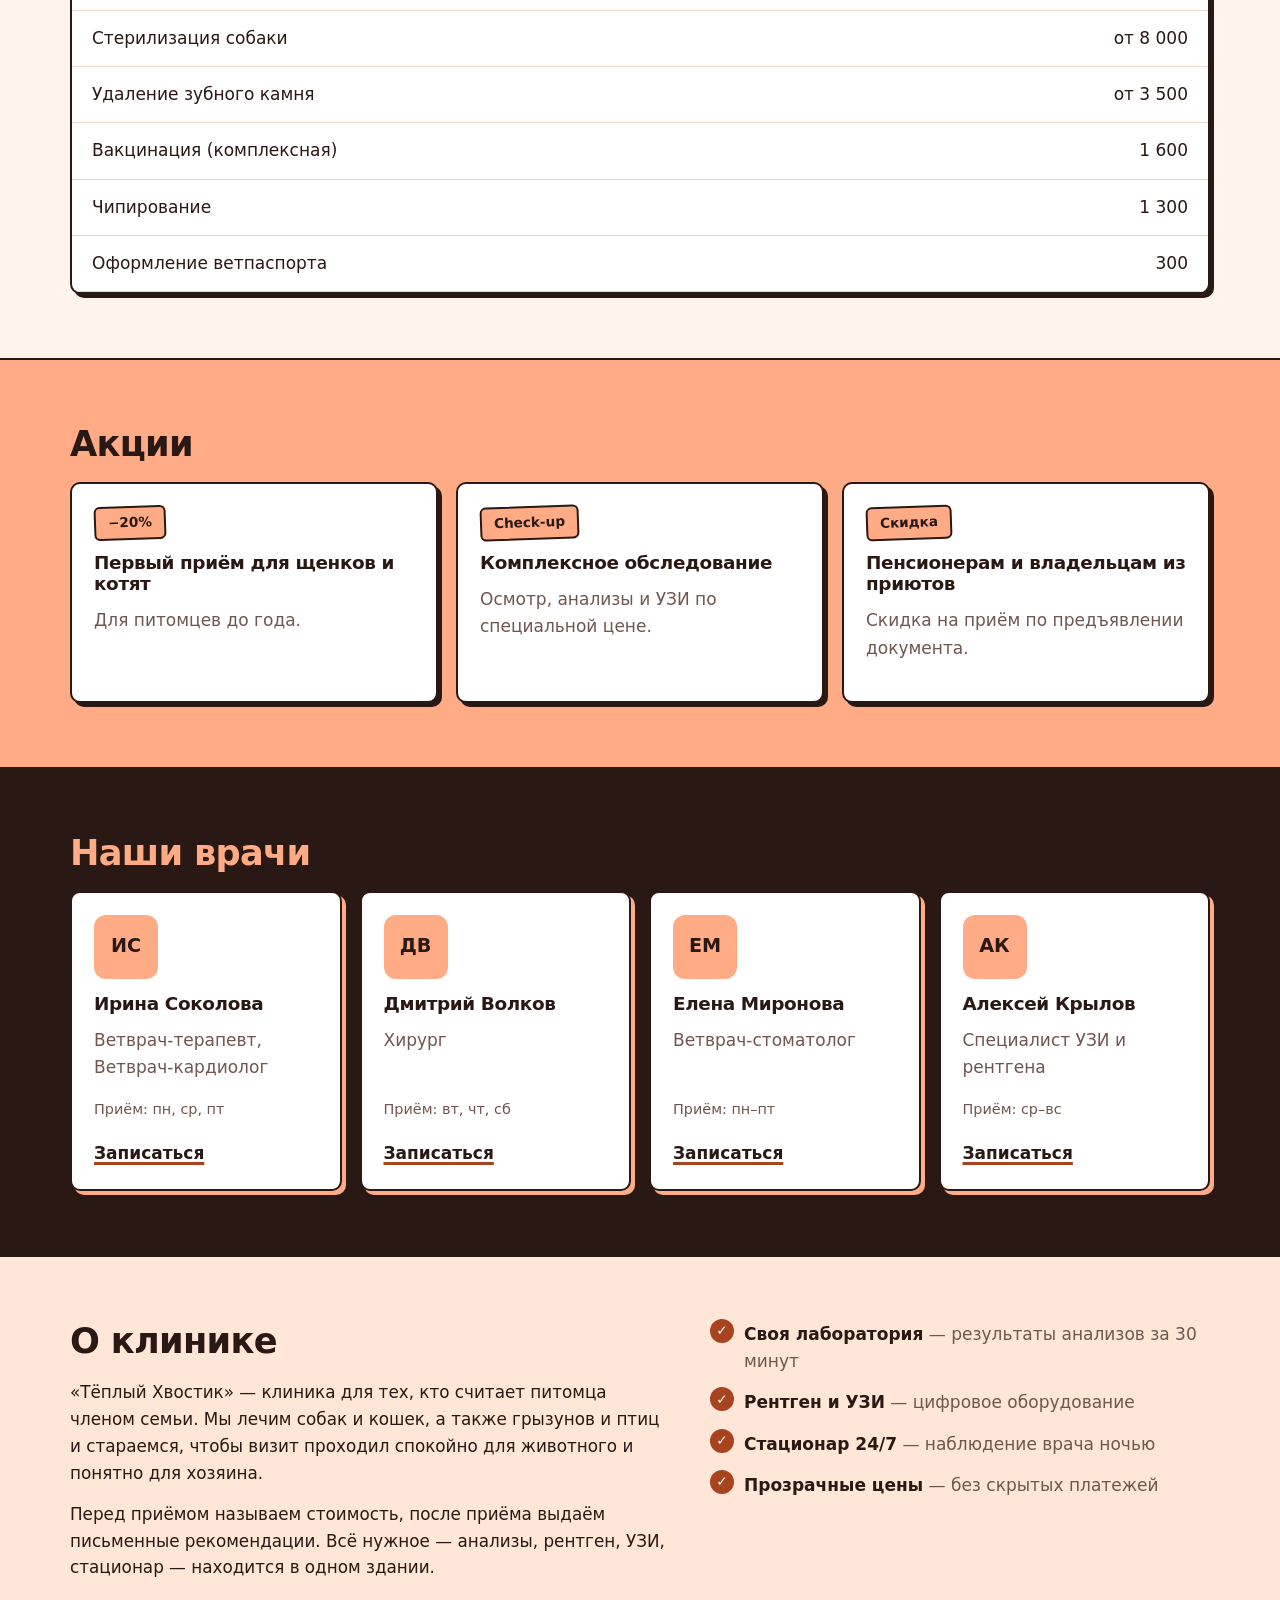
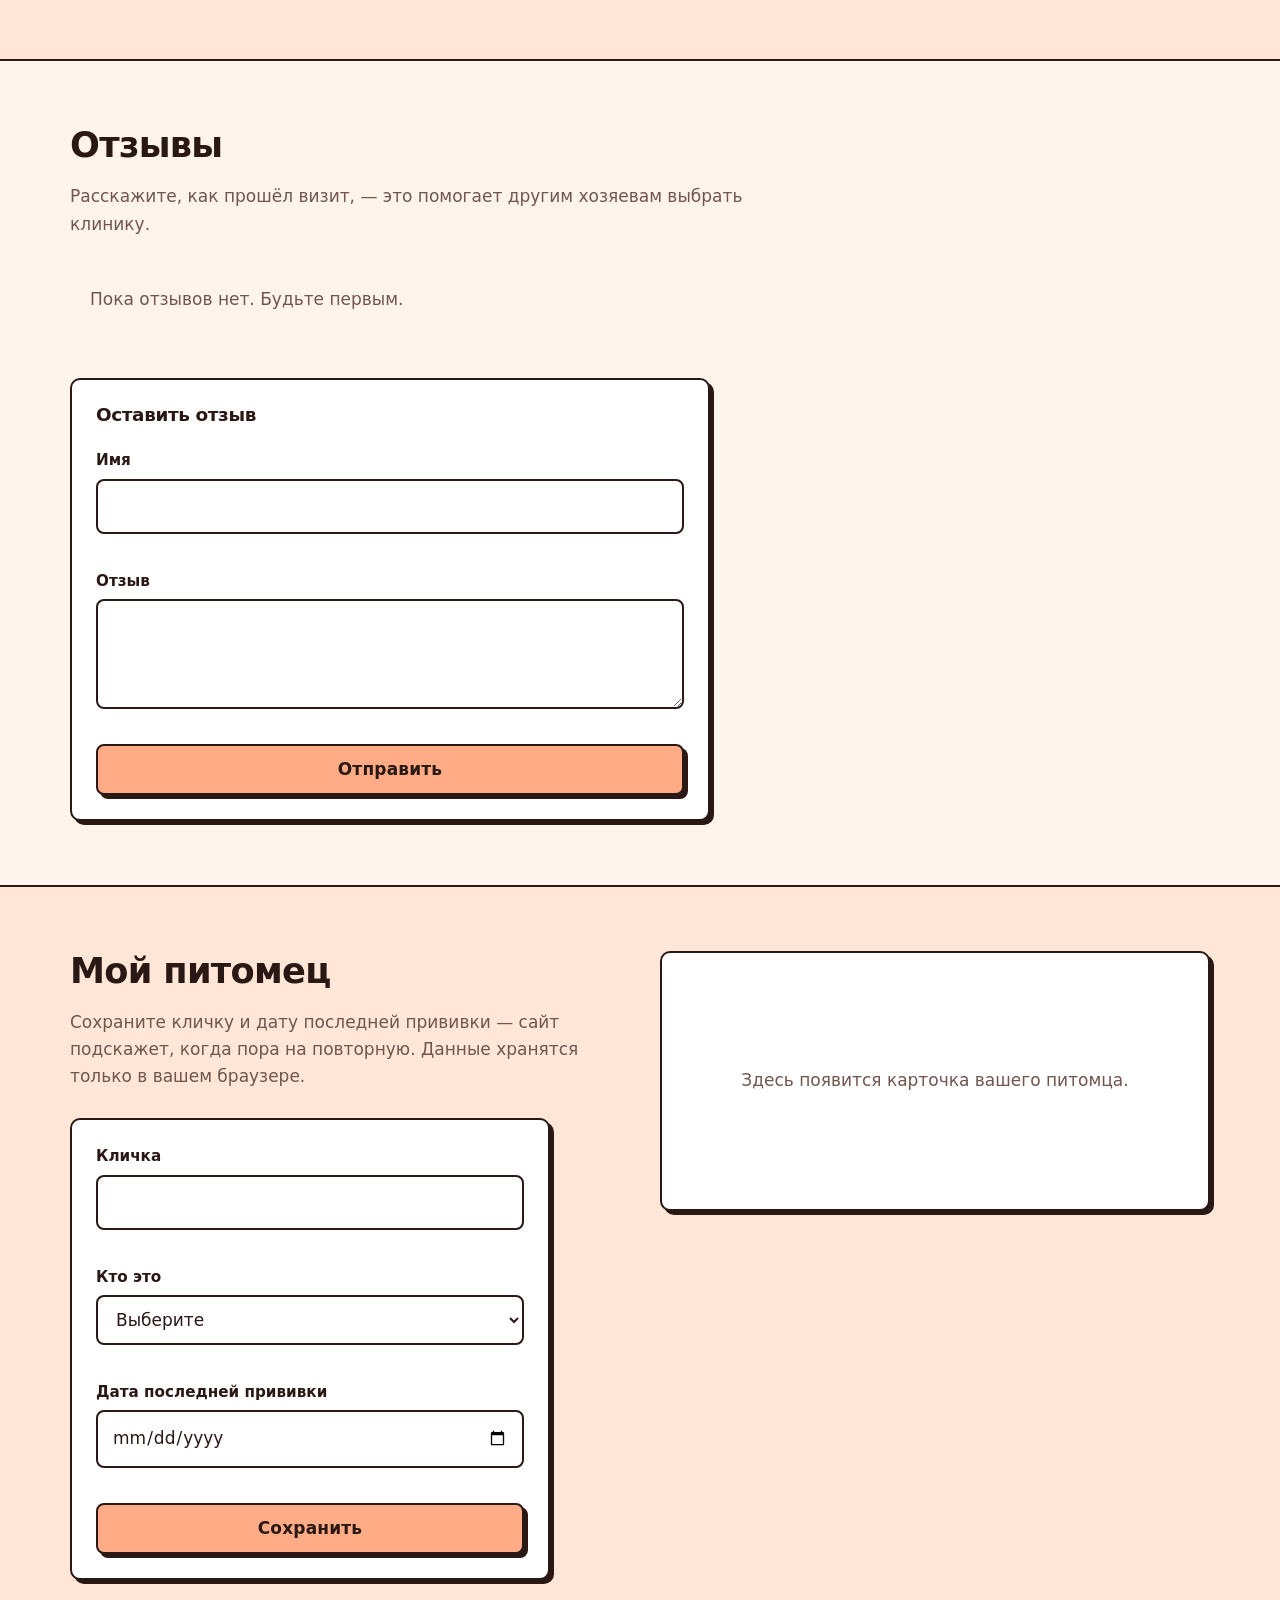
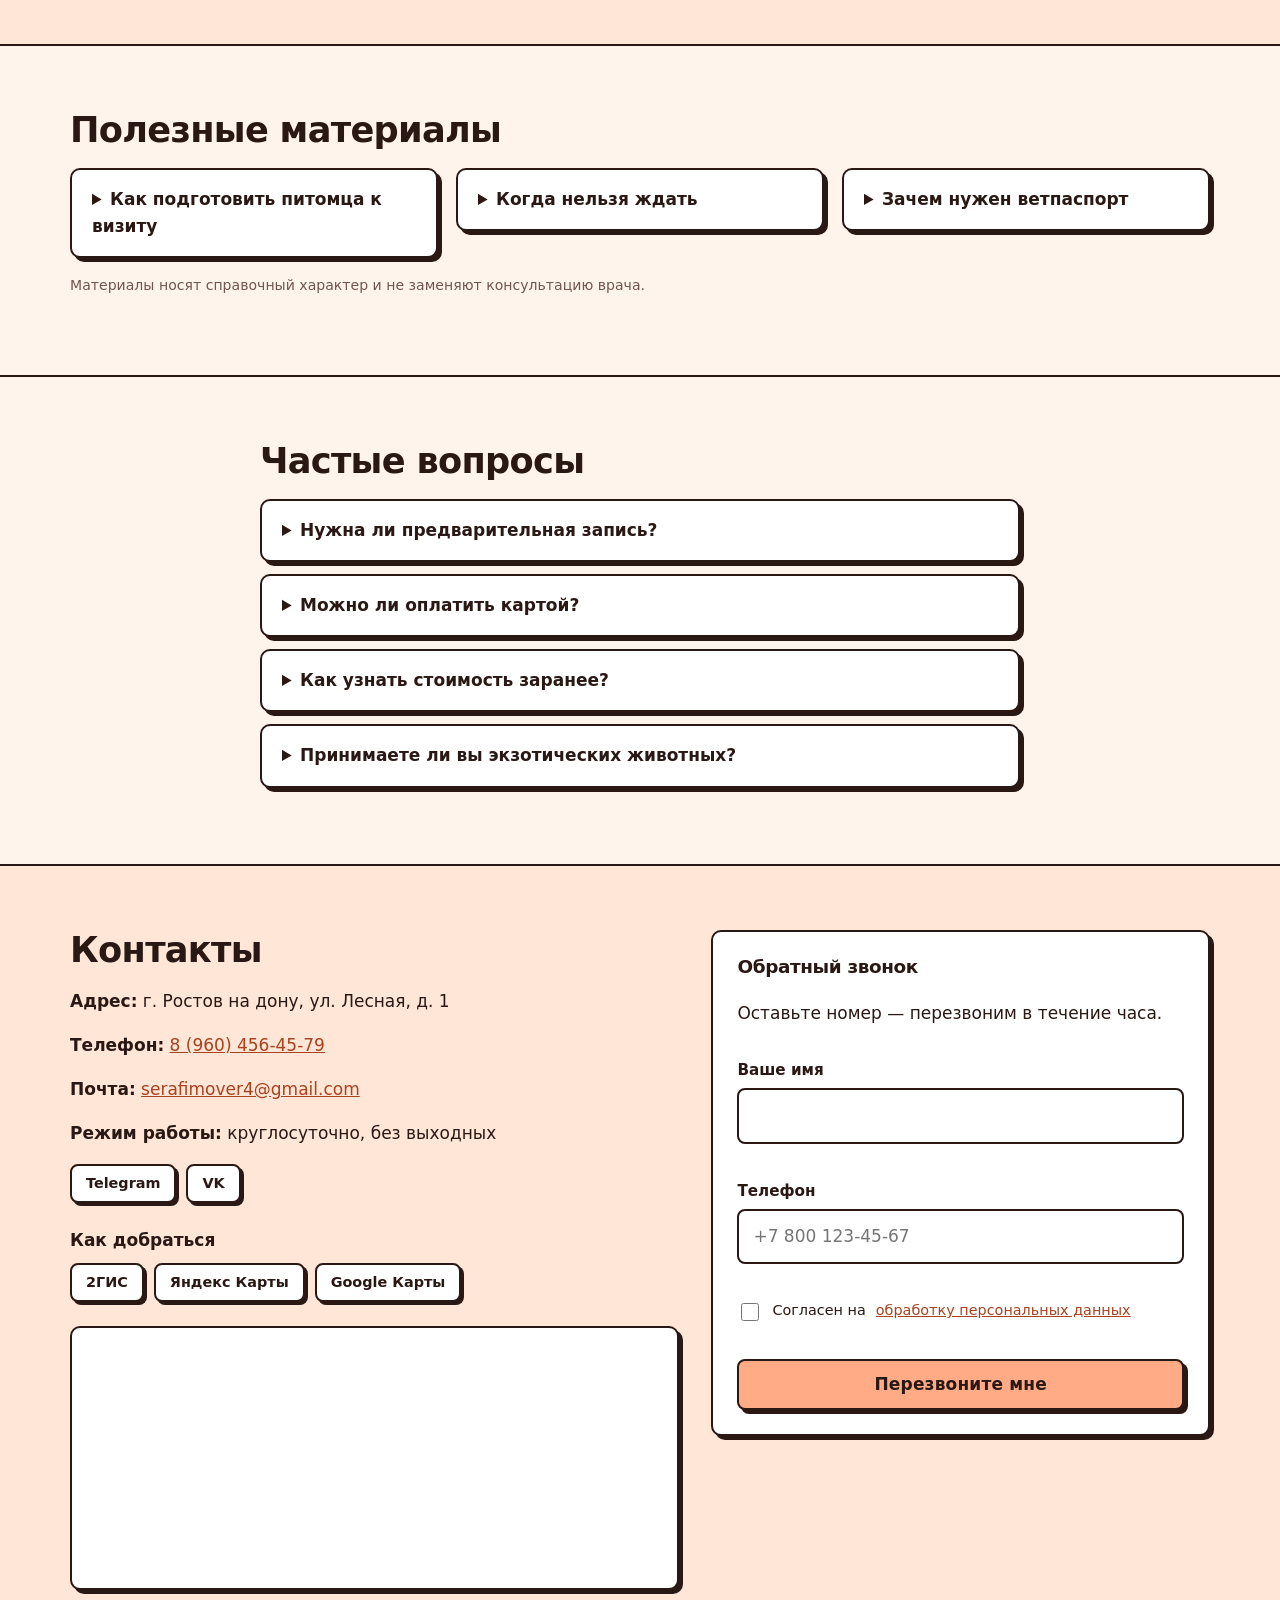
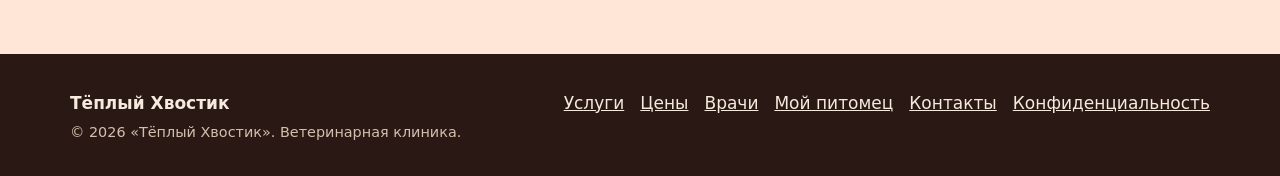
==== commit ebc85ff1: "обновка сайта" ====
--- a/vetclinic-site/index.html
+++ b/vetclinic-site/index.html
@@ -3,24 +3,23 @@
 <head>
   <meta charset="utf-8">
   <meta name="viewport" content="width=device-width, initial-scale=1">
-  <title>Тёплый Хвост — ветеринарная клиника (учебный проект)</title>
-  <meta name="description" content="Учебный проект: сайт вымышленной ветеринарной клиники «Тёплый Хвост». Услуги для собак и кошек, цены, врачи, онлайн-запись.">
+  <title>Тёплый Хвостик — ветеринарная клиника</title>
+  <meta name="description" content="Ветеринарная клиника «Тёплый Хвостик». Услуги для собак и кошек, цены, врачи, онлайн-запись.">
   <link rel="icon" href="img/logo.svg" type="image/svg+xml">
   <link rel="stylesheet" href="css/style.css">
 </head>
-<body>
+<body id="top">
   <a class="skip" href="#main">Перейти к содержанию</a>
 
-  <div class="notice" role="note">Учебный проект. Клиника, врачи, цены и контакты вымышленные.</div>
-
-  <header class="header" id="top">
+  <header class="header">
     <div class="container header__row">
-      <a class="logo" href="#top" aria-label="Тёплый Хвост — на главную">
+      <a class="logo" href="#top" aria-label="Тёплый Хвостик — на главную">
         <img src="img/logo.svg" width="40" height="40" alt="">
-        <span>Тёплый Хвост<small>ветеринарная клиника</small></span>
+        <span>Тёплый Хвостик<small>ветеринарная клиника</small></span>
       </a>
 
       <nav class="nav" id="nav" aria-label="Основное меню">
+        <a href="#pet" class="nav__pet">Мой питомец</a>
         <a href="#services">Услуги</a>
         <a href="#prices">Цены</a>
         <a href="#promo">Акции</a>
@@ -32,9 +31,16 @@
       </nav>
 
       <div class="header__actions">
-        <a class="phone" href="tel:+78001234567">8 (800) 123-45-67<small>круглосуточно</small></a>
+        <a class="phone" href="tel:+79604564579">8 (960) 456-45-79<small>круглосуточно</small></a>
         <button class="btn btn--accent" type="button" data-open-booking>Записаться</button>
-        <button class="burger" id="burger" type="button" aria-label="Открыть меню" aria-expanded="false" aria-controls="nav">
+        <a class="pet-link" href="#pet" aria-label="Мой питомец" title="Мой питомец">
+          <svg viewBox="0 0 24 24" aria-hidden="true"><ellipse cx="6.5" cy="10" rx="2.2" ry="2.8"/><ellipse cx="10.5" cy="5.8" rx="2.2" ry="2.8"/><ellipse cx="15.5" cy="5.8" rx="2.2" ry="2.8"/><ellipse cx="19" cy="10" rx="2.2" ry="2.8"/><path d="M12.8 11c-3 0-6 3.6-6 6.3 0 2 1.7 2.8 3.4 2.4 1-.3 1.8-.5 2.6-.5s1.6.2 2.6.5c1.7.4 3.4-.4 3.4-2.4 0-2.7-3-6.3-6-6.3z"/></svg>
+        </a>
+        <button class="theme-toggle" id="theme-toggle" type="button" aria-label="Переключить тёмную тему" aria-pressed="false">
+          <svg class="icon-moon" viewBox="0 0 24 24" aria-hidden="true"><path d="M21 14.5A9 9 0 0 1 9.5 3a9 9 0 1 0 11.5 11.5z"/></svg>
+          <svg class="icon-sun" viewBox="0 0 24 24" aria-hidden="true"><circle cx="12" cy="12" r="4.5"/><path d="M12 1.5v3M12 19.5v3M1.5 12h3M19.5 12h3M4.6 4.6l2.1 2.1M17.3 17.3l2.1 2.1M4.6 19.4l2.1-2.1M17.3 6.7l2.1-2.1" stroke="currentColor" stroke-width="2" stroke-linecap="round"/></svg>
+        </button>
+        <button class="burger" id="burger" type="button" aria-label="Меню">
           <span></span><span></span><span></span>
         </button>
       </div>
@@ -54,35 +60,37 @@
             <a class="btn btn--ghost btn--lg" href="#prices">Смотреть цены</a>
           </div>
           <ul class="messengers" aria-label="Связаться в мессенджере">
-            <li><a href="#contacts">Telegram</a></li>
-            <li><a href="#contacts">WhatsApp</a></li>
-            <li><a href="#contacts">VK</a></li>
+            <li><a href="https://t.me/sera1im" data-contact="Telegram" data-value="@sera1im" data-button="Открыть в Telegram">Telegram</a></li>
+            <li><a href="https://vk.ru/bruhyouarestupid" data-contact="ВКонтакте" data-button="Перейти в ВКонтакте">VK</a></li>
           </ul>
         </div>
-        <div class="hero__art" aria-hidden="true">
-          <svg viewBox="0 0 320 320" role="img">
-            <circle cx="160" cy="160" r="150" fill="#e3f1ee"/>
-            <ellipse cx="160" cy="205" rx="78" ry="62" fill="#f28c38"/>
-            <circle cx="160" cy="130" r="58" fill="#f6a35b"/>
-            <path d="M112 92 L96 40 L138 74 Z" fill="#f28c38"/>
-            <path d="M208 92 L224 40 L182 74 Z" fill="#f28c38"/>
-            <circle cx="140" cy="126" r="8" fill="#23332f"/>
-            <circle cx="180" cy="126" r="8" fill="#23332f"/>
-            <path d="M152 148 Q160 158 168 148 Z" fill="#23332f"/>
-            <path d="M160 156 L160 166 M160 166 Q150 174 142 168 M160 166 Q170 174 178 168" stroke="#23332f" stroke-width="3" fill="none" stroke-linecap="round"/>
-            <path d="M226 230 Q282 210 270 160" stroke="#f28c38" stroke-width="16" fill="none" stroke-linecap="round"/>
-          </svg>
-        </div>
-      </div>
-    </section>
+        <div class="hero__art">
+          <img src="img/hero.png" alt="Собака и кошка со стетоскопом">
+          <span class="sticker" aria-hidden="true">Принимаем<br>круглосуточно</span>
+        </div>
+      </div>
+    </section>
+
+    <div class="ticker" aria-hidden="true">
+      <div class="ticker__track">
+        <span>Стационар 24/7 ✦ УЗИ ✦ Цифровой рентген ✦ Лаборатория ✦ Вызов врача на дом ✦ Вакцинация ✦ Хирургия ✦ Стоматология ✦ </span>
+        <span>Стационар 24/7 ✦ УЗИ ✦ Цифровой рентген ✦ Лаборатория ✦ Вызов врача на дом ✦ Вакцинация ✦ Хирургия ✦ Стоматология ✦ </span>
+        <span>Стационар 24/7 ✦ УЗИ ✦ Цифровой рентген ✦ Лаборатория ✦ Вызов врача на дом ✦ Вакцинация ✦ Хирургия ✦ Стоматология ✦ </span>
+        <span>Стационар 24/7 ✦ УЗИ ✦ Цифровой рентген ✦ Лаборатория ✦ Вызов врача на дом ✦ Вакцинация ✦ Хирургия ✦ Стоматология ✦ </span>
+        <span>Стационар 24/7 ✦ УЗИ ✦ Цифровой рентген ✦ Лаборатория ✦ Вызов врача на дом ✦ Вакцинация ✦ Хирургия ✦ Стоматология ✦ </span>
+        <span>Стационар 24/7 ✦ УЗИ ✦ Цифровой рентген ✦ Лаборатория ✦ Вызов врача на дом ✦ Вакцинация ✦ Хирургия ✦ Стоматология ✦ </span>
+        <span>Стационар 24/7 ✦ УЗИ ✦ Цифровой рентген ✦ Лаборатория ✦ Вызов врача на дом ✦ Вакцинация ✦ Хирургия ✦ Стоматология ✦ </span>
+        <span>Стационар 24/7 ✦ УЗИ ✦ Цифровой рентген ✦ Лаборатория ✦ Вызов врача на дом ✦ Вакцинация ✦ Хирургия ✦ Стоматология ✦ </span>
+      </div>
+    </div>
 
     <!-- Показатели доверия -->
     <section class="trust" aria-label="О клинике в цифрах">
       <div class="container trust__grid">
         <div><strong>24/7</strong><span>работает стационар</span></div>
-        <div><strong>15 лет</strong><span>на рынке (вымышленно)</span></div>
-        <div><strong>12</strong><span>врачей разных профилей</span></div>
-        <div><strong>30 мин</strong><span>срочные анализы</span></div>
+        <div><strong>15 лет</strong><span>на рынке</span></div>
+        <div><strong>12</strong><span>врачей разных специальностей</span></div>
+        <div><strong>За 15 мин</strong><span>срочные анализы</span></div>
       </div>
     </section>
 
@@ -92,9 +100,9 @@
         <h2>Услуги клиники</h2>
         <p class="section__lead">Выберите питомца, чтобы увидеть, чем мы можем помочь.</p>
 
-        <div class="tabs" role="tablist" aria-label="Вид питомца">
-          <button class="tab is-active" role="tab" aria-selected="true" data-species="dog" id="tab-dog" aria-controls="panel-services">Для собак</button>
-          <button class="tab" role="tab" aria-selected="false" data-species="cat" id="tab-cat" aria-controls="panel-services">Для кошек</button>
+        <div class="tabs" aria-label="Вид питомца">
+          <button class="tab is-active" data-species="dog" id="tab-dog">Для собак</button>
+          <button class="tab" data-species="cat" id="tab-cat">Для кошек</button>
         </div>
 
         <div class="cards" id="panel-services" role="tabpanel" aria-labelledby="tab-dog">
@@ -102,7 +110,7 @@
           <article class="card" data-for="dog cat"><h3>Вакцинация</h3><p>Плановые прививки и ветеринарный паспорт.</p><button class="link" type="button" data-open-booking>Записаться</button></article>
           <article class="card" data-for="dog cat"><h3>УЗИ-диагностика</h3><p>Исследование внутренних органов без боли.</p><button class="link" type="button" data-open-booking>Записаться</button></article>
           <article class="card" data-for="dog cat"><h3>Рентген</h3><p>Цифровые снимки, результат сразу на руки.</p><button class="link" type="button" data-open-booking>Записаться</button></article>
-          <article class="card" data-for="dog cat"><h3>Анализы</h3><p>Собственная лаборатория, срочные — от 30 минут.</p><button class="link" type="button" data-open-booking>Записаться</button></article>
+          <article class="card" data-for="dog cat"><h3>Анализы</h3><p>Собственная лаборатория, срочные — от 15 минут.</p><button class="link" type="button" data-open-booking>Записаться</button></article>
           <article class="card" data-for="dog cat"><h3>Хирургия</h3><p>Плановые и экстренные операции, анестезиолог.</p><button class="link" type="button" data-open-booking>Записаться</button></article>
           <article class="card" data-for="dog cat"><h3>Стоматология</h3><p>Профессиональная чистка и лечение зубов.</p><button class="link" type="button" data-open-booking>Записаться</button></article>
           <article class="card" data-for="dog"><h3>Стерилизация собак</h3><p>Операция «под ключ»: осмотр, анестезия, послеоперационный уход.</p><button class="link" type="button" data-open-booking>Записаться</button></article>
@@ -131,7 +139,7 @@
     <section class="section" id="prices">
       <div class="container">
         <h2>Цены</h2>
-        <p class="section__lead">Примерный прайс для демонстрации. Реальные цены клиника устанавливает сама.</p>
+        <p class="section__lead">Цены ориентировочные, уточняйте у администратора. Окончательную стоимость врач называет до начала лечения.</p>
 
         <div class="price-tools">
           <label class="visually-hidden" for="price-search">Поиск по прайсу</label>
@@ -172,7 +180,7 @@
     </section>
 
     <!-- Акции -->
-    <section class="section section--tint" id="promo">
+    <section class="section section--accent" id="promo">
       <div class="container">
         <h2>Акции</h2>
         <div class="cards cards--3">
@@ -180,20 +188,18 @@
           <article class="promo"><span class="badge">Check-up</span><h3>Комплексное обследование</h3><p>Осмотр, анализы и УЗИ по специальной цене.</p></article>
           <article class="promo"><span class="badge">Скидка</span><h3>Пенсионерам и владельцам из приютов</h3><p>Скидка на приём по предъявлении документа.</p></article>
         </div>
-        <p class="note">Условия акций вымышленные и приведены для примера.</p>
       </div>
     </section>
 
     <!-- Врачи -->
-    <section class="section" id="doctors">
+    <section class="section section--dark" id="doctors">
       <div class="container">
         <h2>Наши врачи</h2>
-        <p class="section__lead">Имена вымышленные. В реальном проекте здесь будут фото и сертификаты врачей.</p>
         <div class="cards cards--4">
-          <article class="doctor"><div class="avatar" aria-hidden="true">ИС</div><h3>Ирина Соколова</h3><p>Терапевт, кардиолог</p><button class="link" type="button" data-open-booking>Записаться</button></article>
-          <article class="doctor"><div class="avatar" aria-hidden="true">ДВ</div><h3>Дмитрий Волков</h3><p>Хирург, ортопед</p><button class="link" type="button" data-open-booking>Записаться</button></article>
-          <article class="doctor"><div class="avatar" aria-hidden="true">ЕМ</div><h3>Елена Миронова</h3><p>Стоматолог</p><button class="link" type="button" data-open-booking>Записаться</button></article>
-          <article class="doctor"><div class="avatar" aria-hidden="true">АК</div><h3>Алексей Крылов</h3><p>Специалист УЗИ и рентгена</p><button class="link" type="button" data-open-booking>Записаться</button></article>
+          <article class="doctor" data-photo="img/doctors/1.jpg"><div class="avatar" aria-hidden="true">ИС</div><h3>Ирина Соколова</h3><p>Ветврач-терапевт, Ветврач-кардиолог</p><p class="doctor__days">Приём: пн, ср, пт</p><button class="link" type="button" data-open-booking>Записаться</button></article>
+          <article class="doctor" data-photo="img/doctors/2.jpg"><div class="avatar" aria-hidden="true">ДВ</div><h3>Дмитрий Волков</h3><p>Хирург</p><p class="doctor__days">Приём: вт, чт, сб</p><button class="link" type="button" data-open-booking>Записаться</button></article>
+          <article class="doctor" data-photo="img/doctors/3.jpg"><div class="avatar" aria-hidden="true">ЕМ</div><h3>Елена Миронова</h3><p>Ветврач-стоматолог</p><p class="doctor__days">Приём: пн–пт</p><button class="link" type="button" data-open-booking>Записаться</button></article>
+          <article class="doctor" data-photo="img/doctors/4.jpg"><div class="avatar" aria-hidden="true">АК</div><h3>Алексей Крылов</h3><p>Специалист УЗИ и рентгена</p><p class="doctor__days">Приём: ср–вс</p><button class="link" type="button" data-open-booking>Записаться</button></article>
         </div>
       </div>
     </section>
@@ -201,17 +207,16 @@
     <!-- О клинике -->
     <section class="section section--tint" id="about">
       <div class="container about">
-        <div>
+        <div class="about__text">
           <h2>О клинике</h2>
-          <p>«Тёплый Хвост» — вымышленная клиника, придуманная для учебного проекта. Сайт показывает, как должна выглядеть страница ветеринарной клиники: понятные услуги, открытые цены, быстрая запись и контакты на виду.</p>
-          <p>Структура сайта выбрана по результатам анализа сайтов российских ветеринарных клиник. Дизайн, тексты и код написаны с нуля.</p>
+          <p>«Тёплый Хвостик» — клиника для тех, кто считает питомца членом семьи. Мы лечим собак и кошек, а также грызунов и птиц и стараемся, чтобы визит проходил спокойно для животного и понятно для хозяина.</p>
+          <p>Перед приёмом называем стоимость, после приёма выдаём письменные рекомендации. Всё нужное — анализы, рентген, УЗИ, стационар — находится в одном здании.</p>
         </div>
         <ul class="checks">
-          <li>Собственная лаборатория</li>
-          <li>Цифровой рентген и УЗИ</li>
-          <li>Круглосуточный стационар</li>
-          <li>Цены на сайте без скрытых платежей</li>
-          <li>Письменные рекомендации после приёма</li>
+          <li><strong>Своя лаборатория</strong> — результаты анализов за 30 минут</li>
+          <li><strong>Рентген и УЗИ</strong> — цифровое оборудование</li>
+          <li><strong>Стационар 24/7</strong> — наблюдение врача ночью</li>
+          <li><strong>Прозрачные цены</strong> — без скрытых платежей</li>
         </ul>
       </div>
     </section>
@@ -220,7 +225,7 @@
     <section class="section" id="reviews">
       <div class="container">
         <h2>Отзывы</h2>
-        <p class="section__lead">Показываются только реальные отзывы. Оставленные ниже отзывы сохраняются в вашем браузере.</p>
+        <p class="section__lead">Расскажите, как прошёл визит, — это помогает другим хозяевам выбрать клинику.</p>
         <div class="reviews" id="reviews-list" aria-live="polite">
           <p class="empty" id="reviews-empty">Пока отзывов нет. Будьте первым.</p>
         </div>
@@ -235,7 +240,31 @@
     </section>
 
     <!-- Статьи -->
-    <section class="section section--tint" id="articles">
+    <!-- Мой питомец -->
+    <section class="section section--tint" id="pet">
+      <div class="container pet">
+        <div>
+          <h2>Мой питомец</h2>
+          <p class="section__lead">Сохраните кличку и дату последней прививки — сайт подскажет, когда пора на повторную. Данные хранятся только в вашем браузере.</p>
+          <form class="form" id="pet-form" novalidate>
+            <div class="field"><label for="pt-name">Кличка</label><input id="pt-name" name="name" type="text" required maxlength="30"><span class="error" aria-live="polite"></span></div>
+            <div class="field"><label for="pt-species">Кто это</label>
+              <select id="pt-species" name="species" required>
+                <option value="">Выберите</option>
+                <option value="Собака">Собака</option>
+                <option value="Кошка">Кошка</option>
+              </select><span class="error" aria-live="polite"></span></div>
+            <div class="field"><label for="pt-date">Дата последней прививки</label><input id="pt-date" name="date" type="date" required><span class="error" aria-live="polite"></span></div>
+            <button class="btn btn--accent" type="submit">Сохранить</button>
+          </form>
+        </div>
+        <div class="pet__card" id="pet-card" aria-live="polite">
+          <p class="empty" id="pet-empty">Здесь появится карточка вашего питомца.</p>
+        </div>
+      </div>
+    </section>
+
+    <section class="section" id="articles">
       <div class="container">
         <h2>Полезные материалы</h2>
         <div class="cards cards--3">
@@ -252,7 +281,7 @@
       <div class="container container--narrow">
         <h2>Частые вопросы</h2>
         <details class="faq"><summary>Нужна ли предварительная запись?</summary><p>Запись удобнее и быстрее, но в экстренных случаях можно приехать без неё: вас примет дежурный врач.</p></details>
-        <details class="faq"><summary>Можно ли оплатить картой?</summary><p>Да, принимаем наличные и банковские карты (в учебном примере).</p></details>
+        <details class="faq"><summary>Можно ли оплатить картой?</summary><p>Да, принимаем наличные и банковские карты.</p></details>
         <details class="faq"><summary>Как узнать стоимость заранее?</summary><p>Ориентируйтесь на прайс на сайте. Точную сумму врач назовёт после осмотра, до начала обследований.</p></details>
         <details class="faq"><summary>Принимаете ли вы экзотических животных?</summary><p>В этой версии сайта — только кошки и собаки.</p></details>
       </div>
@@ -264,28 +293,36 @@
         <div>
           <h2>Контакты</h2>
           <address>
-            <p><strong>Адрес:</strong> г. Пример, ул. Лесная, д. 1</p>
-            <p><strong>Телефон:</strong> <a href="tel:+78001234567">8 (800) 123-45-67</a></p>
-            <p><strong>Почта:</strong> <a href="mailto:info@example.com">info@example.com</a></p>
+            <p><strong>Адрес:</strong> г. Ростов на дону, ул. Лесная, д. 1</p>
+            <p><strong>Телефон:</strong> <a href="tel:+79604564579">8 (960) 456-45-79</a></p>
+            <p><strong>Почта:</strong> <a href="mailto:serafimover4@gmail.com">serafimover4@gmail.com</a></p>
             <p><strong>Режим работы:</strong> круглосуточно, без выходных</p>
           </address>
           <ul class="messengers messengers--dark">
-            <li><a href="#contacts">Telegram</a></li>
-            <li><a href="#contacts">WhatsApp</a></li>
-            <li><a href="#contacts">VK</a></li>
+            <li><a href="https://t.me/sera1im" data-contact="Telegram" data-value="@sera1im" data-button="Открыть в Telegram">Telegram</a></li>
+            <li><a href="https://vk.ru/bruhyouarestupid" data-contact="ВКонтакте" data-button="Перейти в ВКонтакте">VK</a></li>
           </ul>
-          <div class="map" role="img" aria-label="Схема проезда (заглушка)">Здесь будет карта проезда</div>
+          <div class="route">
+            <p class="route__title">Как добраться</p>
+            <ul class="messengers">
+              <li><a href="https://2gis.ru/search/%D0%A0%D0%BE%D1%81%D1%82%D0%BE%D0%B2-%D0%BD%D0%B0-%D0%94%D0%BE%D0%BD%D1%83%2C%20%D1%83%D0%BB.%20%D0%9B%D0%B5%D1%81%D0%BD%D0%B0%D1%8F%2C%201" target="_blank" rel="noopener noreferrer">2ГИС</a></li>
+              <li><a href="https://yandex.ru/maps/?text=%D0%A0%D0%BE%D1%81%D1%82%D0%BE%D0%B2-%D0%BD%D0%B0-%D0%94%D0%BE%D0%BD%D1%83%2C%20%D1%83%D0%BB.%20%D0%9B%D0%B5%D1%81%D0%BD%D0%B0%D1%8F%2C%201" target="_blank" rel="noopener noreferrer">Яндекс Карты</a></li>
+              <li><a href="https://www.google.com/maps/search/?api=1&amp;query=%D0%A0%D0%BE%D1%81%D1%82%D0%BE%D0%B2-%D0%BD%D0%B0-%D0%94%D0%BE%D0%BD%D1%83%2C+%D1%83%D0%BB.+%D0%9B%D0%B5%D1%81%D0%BD%D0%B0%D1%8F%2C+1" target="_blank" rel="noopener noreferrer">Google Карты</a></li>
+            </ul>
+          </div>
+          <div class="map">
+            <iframe title="Карта: г. Ростов-на-Дону" loading="lazy" referrerpolicy="no-referrer" src="https://www.openstreetmap.org/export/embed.html?bbox=39.66%2C47.21%2C39.76%2C47.26&amp;layer=mapnik&amp;marker=47.2357%2C39.7015"></iframe>
+          </div>
         </div>
 
         <form class="form" id="callback-form" novalidate>
           <h3>Обратный звонок</h3>
           <p>Оставьте номер — перезвоним в течение часа.</p>
           <div class="field"><label for="cb-name">Ваше имя</label><input id="cb-name" name="name" type="text" required maxlength="40" autocomplete="given-name"><span class="error" aria-live="polite"></span></div>
-          <div class="field"><label for="cb-phone">Телефон</label><input id="cb-phone" name="phone" type="tel" required placeholder="+7 900 000-00-00" autocomplete="tel"><span class="error" aria-live="polite"></span></div>
-          <label class="agree"><input type="checkbox" name="agree" required> Согласен на <a href="#privacy" data-open-privacy>обработку персональных данных</a></label>
-          <span class="error" aria-live="polite"></span>
+          <div class="field"><label for="cb-phone">Телефон</label><input id="cb-phone" name="phone" type="tel" required placeholder="+7 800 123-45-67" autocomplete="tel"><span class="error" aria-live="polite"></span></div>
+          <div class="field"><label class="agree"><input type="checkbox" name="agree" required> Согласен на <a href="#privacy" data-open-privacy>обработку персональных данных</a></label><span class="error" aria-live="polite"></span></div>
           <button class="btn btn--accent" type="submit">Перезвоните мне</button>
-          <p class="success" hidden>Спасибо! Заявка сохранена (в демо-версии данные никуда не отправляются).</p>
+          <p class="success" hidden>Спасибо! Мы получили заявку и скоро перезвоним.</p>
         </form>
       </div>
     </section>
@@ -294,13 +331,14 @@
   <footer class="footer">
     <div class="container footer__row">
       <div>
-        <strong>Тёплый Хвост</strong>
-        <p>Учебный проект. Все названия, имена и цены вымышленные. © 2026</p>
+        <strong>Тёплый Хвостик</strong>
+        <p>© 2026 «Тёплый Хвостик». Ветеринарная клиника.</p>
       </div>
       <nav aria-label="Нижнее меню">
         <a href="#services">Услуги</a>
         <a href="#prices">Цены</a>
         <a href="#doctors">Врачи</a>
+        <a href="#pet">Мой питомец</a>
         <a href="#contacts">Контакты</a>
         <a href="#privacy" data-open-privacy>Конфиденциальность</a>
       </nav>
@@ -313,7 +351,7 @@
       <button class="modal__close" type="button" data-close aria-label="Закрыть">×</button>
       <h2 id="booking-title">Запись на приём</h2>
       <div class="field"><label for="bk-name">Ваше имя</label><input id="bk-name" name="name" type="text" required maxlength="40" autocomplete="given-name"><span class="error" aria-live="polite"></span></div>
-      <div class="field"><label for="bk-phone">Телефон</label><input id="bk-phone" name="phone" type="tel" required placeholder="+7 900 000-00-00" autocomplete="tel"><span class="error" aria-live="polite"></span></div>
+      <div class="field"><label for="bk-phone">Телефон</label><input id="bk-phone" name="phone" type="tel" required placeholder="+7 800 123-45-67" autocomplete="tel"><span class="error" aria-live="polite"></span></div>
       <div class="field"><label for="bk-species">Питомец</label>
         <select id="bk-species" name="species" required>
           <option value="">Выберите</option><option>Собака</option><option>Кошка</option>
@@ -326,11 +364,20 @@
         </select><span class="error" aria-live="polite"></span>
       </div>
       <div class="field"><label for="bk-date">Желаемая дата</label><input id="bk-date" name="date" type="date" required><span class="error" aria-live="polite"></span></div>
-      <label class="agree"><input type="checkbox" name="agree" required> Согласен на <a href="#privacy" data-open-privacy>обработку персональных данных</a></label>
-      <span class="error" aria-live="polite"></span>
+      <div class="field"><label class="agree"><input type="checkbox" name="agree" required> Согласен на <a href="#privacy" data-open-privacy>обработку персональных данных</a></label><span class="error" aria-live="polite"></span></div>
       <button class="btn btn--accent btn--lg" type="submit">Записаться</button>
-      <p class="success" hidden>Заявка принята. В демо-версии она сохраняется только в вашем браузере.</p>
+      <p class="success" hidden>Заявка принята. Мы перезвоним вам для подтверждения.</p>
     </form>
+  </dialog>
+
+  <!-- Контакт (Telegram, ВКонтакте) -->
+  <dialog class="modal modal--small" id="contact" aria-labelledby="contact-title">
+    <div class="contact">
+      <button class="modal__close" type="button" data-close aria-label="Закрыть">×</button>
+      <h2 id="contact-title"></h2>
+      <p class="contact__value" id="contact-value"></p>
+      <a class="btn btn--accent" id="contact-link" target="_blank" rel="noopener" hidden></a>
+    </div>
   </dialog>
 
   <!-- Политика -->
@@ -338,12 +385,12 @@
     <div class="form">
       <button class="modal__close" type="button" data-close aria-label="Закрыть">×</button>
       <h2 id="privacy-title">Конфиденциальность</h2>
-      <p>Сайт учебный. Данные из форм не отправляются на сервер и сохраняются только в памяти вашего браузера (localStorage). Очистить их можно в настройках браузера.</p>
+      <p>Данные из форм на этом сайте никуда не отправляются. Отзывы сохраняются только в вашем браузере, очистить их можно в его настройках.</p>
     </div>
   </dialog>
 
   <div class="cookie" id="cookie" hidden>
-    <p>Сайт запоминает ваш выбор и сохранённые формы в браузере. Нажимая «Понятно», вы с этим соглашаетесь.</p>
+    <p>Сайт сохраняет оставленные отзывы в вашем браузере. Нажимая «Понятно», вы с этим соглашаетесь.</p>
     <button class="btn btn--accent" type="button" id="cookie-ok">Понятно</button>
   </div>
 
--- a/vetclinic-site/css/style.css
+++ b/vetclinic-site/css/style.css
@@ -1,26 +1,29 @@
-/* Тёплый Хвост — учебный проект. Стили написаны с нуля. */
+/* Тёплый Хвост. Стили написаны с нуля. */
 :root {
-  --green: #1f7a6d;
-  --green-dark: #165a50;
-  --green-tint: #e3f1ee;
-  --orange: #f28c38;
-  --orange-dark: #d9741f;
-  --ink: #23332f;
-  --muted: #5d6e69;
-  --bg: #fbf8f3;
+  --green: #a8431f;
+  --green-dark: #7d2f12;
+  --green-tint: #ffe6d6;
+  --orange: #ffab85;
+  --orange-dark: #f58f62;
+  --ink: #2a1814;
+  --muted: #70564e;
+  --bg: #fff4ec;
   --white: #ffffff;
-  --line: #e4ddd1;
-  --radius: 16px;
-  --shadow: 0 6px 24px rgba(35, 51, 47, .08);
+  --line: #efd3c4;
+  --radius: 10px;
+  --shadow: 6px 6px 0 rgba(16, 24, 32, .9);
+  --text: #2a1814;
+  --surface: #ffffff;
+  --edge-c: #2a1814;
   --font: "Segoe UI", system-ui, -apple-system, Roboto, "Helvetica Neue", Arial, sans-serif;
 }
 
 *, *::before, *::after { box-sizing: border-box; }
 html { scroll-behavior: smooth; scroll-padding-top: 90px; }
-body { margin: 0; font-family: var(--font); color: var(--ink); background: var(--bg); line-height: 1.6; font-size: 17px; }
+body { margin: 0; font-family: var(--font); color: var(--text); background: var(--bg); line-height: 1.6; font-size: 17px; }
 img, svg { max-width: 100%; display: block; }
 a { color: var(--green); }
-h1, h2, h3 { line-height: 1.2; margin: 0 0 .5em; }
+h1, h2, h3 { line-height: 1.15; margin: 0 0 .5em; font-weight: 800; letter-spacing: -.02em; }
 h1 { font-size: clamp(2rem, 4.5vw, 3.2rem); }
 h2 { font-size: clamp(1.6rem, 3vw, 2.2rem); }
 h3 { font-size: 1.15rem; }
@@ -32,24 +35,25 @@
 .skip { position: absolute; left: -999px; top: 8px; background: var(--ink); color: #fff; padding: 8px 14px; border-radius: 8px; z-index: 100; }
 .skip:focus { left: 8px; }
 
-:focus-visible { outline: 3px solid var(--orange); outline-offset: 2px; }
+:focus-visible { outline: 3px solid var(--green); outline-offset: 2px; }
 
 /* Плашка */
 .notice { background: var(--ink); color: #fff; text-align: center; font-size: .85rem; padding: 6px 12px; }
 
 /* Шапка */
-.header { position: sticky; top: 0; z-index: 50; background: rgba(251, 248, 243, .95); backdrop-filter: blur(8px); border-bottom: 1px solid var(--line); }
+.header { position: sticky; top: 0; z-index: 50; background: rgba(255, 244, 236, .95); backdrop-filter: blur(8px); border-bottom: 1px solid var(--line); }
 .header__row { display: flex; align-items: center; gap: 20px; min-height: 72px; }
-.logo { display: flex; align-items: center; gap: 10px; text-decoration: none; color: var(--ink); font-weight: 700; line-height: 1.1; }
+.logo { display: flex; align-items: center; gap: 10px; text-decoration: none; color: var(--text); font-weight: 700; line-height: 1.1; }
 .logo small { display: block; font-weight: 400; color: var(--muted); font-size: .75rem; }
 .nav { display: flex; gap: 18px; margin-inline: auto; }
-.nav a { color: var(--ink); text-decoration: none; font-weight: 500; padding: 6px 2px; border-bottom: 2px solid transparent; }
+.nav a { color: var(--text); text-decoration: none; font-weight: 500; padding: 6px 2px; border-bottom: 2px solid transparent; }
+.nav a { white-space: nowrap; }
 .nav a:hover { border-color: var(--orange); }
 .header__actions { display: flex; align-items: center; gap: 14px; }
-.phone { text-decoration: none; color: var(--ink); font-weight: 700; line-height: 1.1; text-align: right; white-space: nowrap; }
+.phone { text-decoration: none; color: var(--text); font-weight: 700; line-height: 1.1; text-align: right; white-space: nowrap; }
 .phone small { display: block; font-weight: 400; color: var(--muted); font-size: .72rem; }
 
-.burger { display: none; width: 44px; height: 44px; border: 1px solid var(--line); border-radius: 12px; background: var(--white); padding: 0; cursor: pointer; flex-direction: column; justify-content: center; align-items: center; gap: 5px; }
+.burger { display: none; width: 44px; height: 44px; border: 1px solid var(--line); border-radius: 12px; background: var(--surface); padding: 0; cursor: pointer; flex-direction: column; justify-content: center; align-items: center; gap: 5px; }
 .burger span { width: 22px; height: 2px; background: var(--ink); transition: transform .2s, opacity .2s; }
 .burger[aria-expanded="true"] span:nth-child(1) { transform: translateY(7px) rotate(45deg); }
 .burger[aria-expanded="true"] span:nth-child(2) { opacity: 0; }
@@ -59,7 +63,7 @@
 .btn { display: inline-block; border: 2px solid transparent; border-radius: 999px; padding: 10px 22px; font: inherit; font-weight: 600; cursor: pointer; text-decoration: none; transition: background .15s, transform .15s, color .15s; }
 .btn:active { transform: translateY(1px); }
 .btn--accent { background: var(--orange); color: #1d1206; }
-.btn--accent:hover { background: var(--orange-dark); color: #fff; }
+.btn--accent:hover { background: var(--orange-dark); color: var(--ink); }
 .btn--ghost { border-color: var(--green); color: var(--green); background: transparent; }
 .btn--ghost:hover { background: var(--green); color: #fff; }
 .btn--lg { padding: 14px 28px; font-size: 1.05rem; }
@@ -71,16 +75,16 @@
 .eyebrow { color: var(--green); font-weight: 700; text-transform: uppercase; letter-spacing: .08em; font-size: .8rem; margin-bottom: .6em; }
 .lead { font-size: 1.15rem; color: var(--muted); max-width: 34em; }
 .hero__buttons { display: flex; flex-wrap: wrap; gap: 12px; margin: 24px 0; }
-.hero__art svg { width: min(340px, 100%); margin-inline: auto; }
+.hero__art img { display: block; width: 100%; max-width: 420px; height: auto; margin-inline: auto; }
 .messengers { list-style: none; display: flex; gap: 10px; padding: 0; margin: 0; flex-wrap: wrap; }
-.messengers a { display: inline-block; padding: 6px 14px; border-radius: 999px; background: var(--white); border: 1px solid var(--line); color: var(--ink); text-decoration: none; font-size: .9rem; font-weight: 600; }
+.messengers a { display: inline-block; padding: 6px 14px; border-radius: 999px; background: var(--surface); border: 1px solid var(--line); color: var(--text); text-decoration: none; font-size: .9rem; font-weight: 600; }
 .messengers a:hover { border-color: var(--green); color: var(--green); }
 .messengers--dark { margin: 16px 0 24px; }
 
 /* Показатели */
 .trust { padding: 8px 0 40px; }
 .trust__grid { display: grid; grid-template-columns: repeat(4, 1fr); gap: 16px; }
-.trust__grid div { background: var(--white); border-radius: var(--radius); padding: 18px; text-align: center; box-shadow: var(--shadow); }
+.trust__grid div { background: var(--surface); border-radius: var(--radius); padding: 18px; text-align: center; box-shadow: var(--shadow); }
 .trust__grid strong { display: block; font-size: 1.8rem; color: var(--green); }
 .trust__grid span { color: var(--muted); font-size: .9rem; }
 
@@ -88,10 +92,11 @@
 .section { padding: 64px 0; }
 .section--tint { background: var(--green-tint); }
 .section__lead { color: var(--muted); max-width: 40em; margin-bottom: 28px; }
+.doctor .doctor__days { flex: 0; font-size: .9rem; margin-top: -4px; }
 .note { color: var(--muted); font-size: .88rem; margin-top: 16px; }
 
 /* Вкладки */
-.tabs { display: inline-flex; background: var(--white); border: 1px solid var(--line); border-radius: 999px; padding: 4px; margin-bottom: 24px; }
+.tabs { display: inline-flex; background: var(--surface); border: 1px solid var(--line); border-radius: 999px; padding: 4px; margin-bottom: 24px; }
 .tab { border: 0; background: transparent; padding: 10px 24px; border-radius: 999px; font: inherit; font-weight: 600; cursor: pointer; color: var(--muted); }
 .tab.is-active { background: var(--green); color: #fff; }
 
@@ -99,7 +104,7 @@
 .cards { display: grid; grid-template-columns: repeat(auto-fill, minmax(250px, 1fr)); gap: 18px; }
 .cards--3 { grid-template-columns: repeat(auto-fit, minmax(260px, 1fr)); }
 .cards--4 { grid-template-columns: repeat(auto-fit, minmax(220px, 1fr)); }
-.card, .promo, .doctor { background: var(--white); border-radius: var(--radius); padding: 22px; box-shadow: var(--shadow); display: flex; flex-direction: column; align-items: flex-start; gap: 4px; }
+.card, .promo, .doctor { background: var(--surface); border-radius: var(--radius); padding: 22px; box-shadow: var(--shadow); display: flex; flex-direction: column; align-items: flex-start; gap: 4px; }
 .card p, .promo p, .doctor p { color: var(--muted); flex: 1; }
 .card[hidden] { display: none; }
 .badge { background: var(--orange); color: #1d1206; font-weight: 700; padding: 4px 12px; border-radius: 999px; font-size: .85rem; margin-bottom: 8px; }
@@ -107,17 +112,17 @@
 
 /* Шаги */
 .steps { list-style: none; counter-reset: s; display: grid; grid-template-columns: repeat(auto-fit, minmax(210px, 1fr)); gap: 18px; padding: 0; margin: 24px 0 0; }
-.steps li { background: var(--white); border-radius: var(--radius); padding: 22px; box-shadow: var(--shadow); }
+.steps li { background: var(--surface); border-radius: var(--radius); padding: 22px; box-shadow: var(--shadow); }
 .steps span { display: inline-grid; place-items: center; width: 36px; height: 36px; border-radius: 50%; background: var(--orange); font-weight: 700; margin-bottom: 8px; }
 .steps p { color: var(--muted); margin: 0; }
 
 /* Прайс */
 .price-tools { display: flex; flex-wrap: wrap; gap: 14px; align-items: center; margin-bottom: 18px; }
-.price-tools input[type="search"] { flex: 1 1 240px; padding: 12px 16px; border: 1px solid var(--line); border-radius: 999px; font: inherit; background: var(--white); }
+.price-tools input[type="search"] { flex: 1 1 240px; padding: 12px 16px; border: 1px solid var(--line); border-radius: 999px; font: inherit; background: var(--surface); }
 .chips { display: flex; flex-wrap: wrap; gap: 8px; }
-.chip { border: 1px solid var(--line); background: var(--white); border-radius: 999px; padding: 8px 16px; font: inherit; cursor: pointer; }
+.chip { border: 1px solid var(--line); background: var(--surface); border-radius: 999px; padding: 8px 16px; font: inherit; cursor: pointer; }
 .chip.is-active { background: var(--green); border-color: var(--green); color: #fff; }
-.table-wrap { background: var(--white); border-radius: var(--radius); box-shadow: var(--shadow); overflow-x: auto; }
+.table-wrap { background: var(--surface); border-radius: var(--radius); box-shadow: var(--shadow); overflow-x: auto; }
 .price { width: 100%; border-collapse: collapse; }
 .price th, .price td { padding: 14px 20px; text-align: left; border-bottom: 1px solid var(--line); }
 .price thead th { background: var(--green); color: #fff; }
@@ -127,27 +132,31 @@
 .empty { padding: 20px; color: var(--muted); }
 
 /* О клинике */
-.about { display: grid; grid-template-columns: 1.3fr 1fr; gap: 32px; align-items: start; }
-.checks { list-style: none; padding: 0; margin: 0; display: grid; gap: 10px; }
-.checks li { background: var(--white); padding: 12px 16px 12px 44px; border-radius: 12px; position: relative; font-weight: 500; }
-.checks li::before { content: "✓"; position: absolute; left: 16px; color: var(--green); font-weight: 700; }
+.about { display: grid; grid-template-columns: 1.2fr 1fr; gap: 40px; align-items: start; }
+.about__text h2 { margin-top: 0; }
+.about__text p { margin: 0 0 14px; font-size: 1.05rem; }
+.checks { list-style: none; padding: 0; margin: 0; display: grid; gap: 14px; }
+.checks li { position: relative; padding-left: 34px; color: var(--muted); }
+.checks li::before { content: "✓"; position: absolute; left: 0; top: -2px; width: 24px; height: 24px; border-radius: 50%; background: var(--green); color: #fff; font-size: .85rem; font-weight: 700; display: grid; place-items: center; }
+.checks strong { color: var(--text, inherit); }
 
 /* Отзывы, статьи, FAQ */
 .reviews { display: grid; gap: 14px; margin-bottom: 28px; }
-.review { background: var(--white); border-radius: var(--radius); padding: 18px 22px; box-shadow: var(--shadow); }
+.review { background: var(--surface); border-radius: var(--radius); padding: 18px 22px; box-shadow: var(--shadow); }
 .review strong { display: block; margin-bottom: 4px; }
-.article, .faq { background: var(--white); border-radius: var(--radius); padding: 16px 20px; box-shadow: var(--shadow); }
+.article, .faq { background: var(--surface); border-radius: var(--radius); padding: 16px 20px; box-shadow: var(--shadow); }
+.article { align-self: start; } /* закрытая карточка не растягивается до высоты соседней */
 .faq { margin-bottom: 12px; }
 summary { cursor: pointer; font-weight: 600; }
 details[open] > summary { margin-bottom: 8px; color: var(--green); }
 details p { color: var(--muted); margin: 0; }
 
 /* Формы */
-.form { background: var(--white); border-radius: var(--radius); padding: 24px; box-shadow: var(--shadow); display: grid; gap: 14px; position: relative; }
+.form { background: var(--surface); border-radius: var(--radius); padding: 24px; box-shadow: var(--shadow); display: grid; gap: 14px; position: relative; }
 .form--inline { max-width: 640px; }
 .field { display: grid; gap: 6px; }
 label { font-weight: 600; font-size: .95rem; }
-input[type="text"], input[type="tel"], input[type="date"], select, textarea { width: 100%; padding: 12px 14px; border: 1px solid var(--line); border-radius: 12px; font: inherit; background: #fff; color: var(--ink); }
+input[type="text"], input[type="tel"], input[type="date"], select, textarea { width: 100%; padding: 12px 14px; border: 1px solid var(--line); border-radius: 12px; font: inherit; background: var(--surface); color: var(--text); }
 input:focus, select:focus, textarea:focus { border-color: var(--green); }
 .field.has-error input, .field.has-error select, .field.has-error textarea { border-color: #c0392b; }
 .error { color: #c0392b; font-size: .85rem; min-height: 1.1em; }
@@ -158,19 +167,22 @@
 /* Контакты */
 .contacts { display: grid; grid-template-columns: 1.1fr .9fr; gap: 32px; align-items: start; }
 address { font-style: normal; }
-.map { height: 200px; border-radius: var(--radius); background: repeating-linear-gradient(45deg, #fff, #fff 12px, #eef6f4 12px, #eef6f4 24px); border: 1px dashed var(--green); display: grid; place-items: center; color: var(--muted); }
 
 /* Подвал */
-.footer { background: var(--ink); color: #dfe8e5; padding: 32px 0; }
+.footer { background: var(--ink); color: #f6e9dd; padding: 32px 0; }
 .footer__row { display: flex; flex-wrap: wrap; gap: 24px; justify-content: space-between; }
-.footer p { margin: 4px 0 0; color: #b6c4c0; font-size: .9rem; }
+.footer p { margin: 4px 0 0; color: #d4bfae; font-size: .9rem; }
 .footer nav { display: flex; flex-wrap: wrap; gap: 16px; align-items: flex-start; }
-.footer a { color: #dfe8e5; }
+.footer a { color: #f6e9dd; }
 
 /* Окна */
 .modal { border: 0; border-radius: var(--radius); padding: 0; width: min(520px, 100% - 24px); max-height: 92vh; overflow: auto; box-shadow: 0 20px 60px rgba(0, 0, 0, .3); }
 .modal::backdrop { background: rgba(20, 30, 28, .55); }
 .modal .form { box-shadow: none; }
+.modal--small { width: min(340px, 100% - 24px); }
+.contact { position: relative; padding: 20px 22px 24px; text-align: center; }
+.contact h2 { margin: 0 0 22px; font-size: 1rem; text-align: left; color: var(--muted); font-weight: 600; }
+.contact__value { margin: 0 0 20px; font-size: 1.5rem; font-weight: 700; color: var(--text); }
 .modal__close { position: absolute; top: 10px; right: 12px; width: 40px; height: 40px; border: 0; background: var(--green-tint); border-radius: 50%; font-size: 1.5rem; cursor: pointer; line-height: 1; }
 
 /* Cookie */
@@ -178,13 +190,8 @@
 .cookie[hidden] { display: none; }
 .cookie p { margin: 0; font-size: .9rem; }
 
-/* Появление при прокрутке */
-.reveal { opacity: 0; transform: translateY(14px); transition: opacity .5s, transform .5s; }
-.reveal.is-visible { opacity: 1; transform: none; }
-
 @media (prefers-reduced-motion: reduce) {
   html { scroll-behavior: auto; }
-  .reveal { opacity: 1; transform: none; transition: none; }
 }
 
 /* Планшет и телефон */
@@ -196,7 +203,7 @@
   .phone small { display: none; }
   .hero__grid, .about, .contacts { grid-template-columns: 1fr; }
   .hero__art { order: -1; }
-  .hero__art svg { width: 220px; }
+  .hero__art img { max-width: 260px; }
   .trust__grid { grid-template-columns: repeat(2, 1fr); }
 }
 @media (max-width: 560px) {
@@ -207,3 +214,166 @@
   .price th, .price td { padding: 12px; }
   .cookie { flex-direction: column; align-items: stretch; }
 }
+
+/* Смелый дизайн: жёсткие тени, резкие углы, «нажимающиеся» кнопки */
+:root { --hard: 4px 4px 0 var(--edge-c); --hard-lg: 8px 8px 0 var(--edge-c); --edge: 2px solid var(--edge-c); }
+.header { border-bottom: var(--edge); background: var(--surface); }
+.nav a { border-bottom-width: 3px; transition: border-color .15s; }
+.nav a:hover { border-color: var(--orange-dark); }
+
+.btn { border-radius: 8px; text-transform: none; letter-spacing: .01em; border-color: var(--edge-c); box-shadow: var(--hard); transition: transform .12s, box-shadow .12s, background .12s, color .12s; }
+.btn:hover { transform: translate(-2px, -2px); box-shadow: 6px 6px 0 var(--edge-c); }
+.btn:active { transform: translate(4px, 4px); box-shadow: 0 0 0 var(--edge-c); }
+.btn--accent { background: var(--orange); color: var(--ink); }
+.btn--accent:hover { background: var(--orange); color: var(--ink); }
+.btn--ghost { background: var(--surface); color: var(--text); }
+.btn--ghost:hover { background: var(--orange); color: var(--ink); }
+.link { color: var(--text); text-decoration-color: var(--green); text-decoration-thickness: 3px; transition: color .12s; }
+.link:hover { color: var(--green); }
+
+.hero { background: linear-gradient(180deg, var(--green-tint), var(--bg)); border-bottom: var(--edge); }
+.hero__art img { transition: transform .3s; }
+.hero__art img:hover { transform: rotate(-3deg) scale(1.04); }
+.messengers a { border-radius: 8px; border: var(--edge); box-shadow: 3px 3px 0 var(--edge-c); transition: transform .12s, box-shadow .12s, background .12s; }
+.messengers a:hover { background: var(--orange); color: var(--ink); border-color: var(--edge-c); transform: translate(-1px, -1px); box-shadow: 4px 4px 0 var(--edge-c); }
+
+.trust__grid div, .card, .promo, .doctor, .steps li, .article, .faq, .table-wrap { border: var(--edge); border-radius: var(--radius); box-shadow: var(--hard); }
+.card, .promo, .doctor, .steps li { transition: transform .15s, box-shadow .15s; }
+.card:hover, .promo:hover, .doctor:hover, .steps li:hover { transform: translate(-3px, -3px); box-shadow: var(--hard-lg); }
+.trust__grid strong { color: var(--text); font-size: 2rem; font-weight: 800; }
+.badge { border: var(--edge); border-radius: 6px; transform: rotate(-2deg); }
+.avatar { background: var(--ink); color: var(--orange); border-radius: 12px; }
+.steps span { border: var(--edge); border-radius: 8px; }
+
+.tabs { border: var(--edge); border-radius: 10px; background: var(--surface); box-shadow: var(--hard); padding: 4px; }
+.tab { border-radius: 6px; transition: background .12s, color .12s; }
+.tab:hover { color: var(--text); }
+.tab.is-active { background: var(--ink); color: var(--orange); }
+.chip { border: var(--edge); border-radius: 8px; font-weight: 600; transition: background .12s, transform .12s; }
+.chip:hover { background: var(--orange); transform: translateY(-1px); }
+.chip.is-active { background: var(--ink); border-color: var(--edge-c); color: var(--orange); }
+.price-tools input[type="search"] { border: var(--edge); border-radius: 8px; }
+.price thead th { background: var(--ink); color: var(--orange); }
+.price tbody tr { transition: background .1s; }
+.price tbody tr:hover { background: var(--orange); }
+
+input[type="text"], input[type="tel"], input[type="date"], select, textarea { border: var(--edge); border-radius: 8px; transition: box-shadow .12s; }
+input:focus, select:focus, textarea:focus { outline: none; box-shadow: var(--hard); }
+.modal { border: var(--edge); box-shadow: var(--hard-lg); }
+.form { border: var(--edge); box-shadow: var(--hard); }
+.burger { border: var(--edge); border-radius: 8px; }
+.footer { border-top: var(--edge); }
+.footer a:hover { color: var(--orange); }
+
+/* Ритм секций: светлая, оранжевая, тёмная */
+.section { border-bottom: var(--edge); }
+.section--accent { background: var(--orange); }
+.section--accent .section__lead, .section--accent .note { color: var(--ink); }
+.section--dark { background: var(--ink); color: #fff; }
+.section--dark h2 { color: var(--orange); }
+.section--dark .doctor { color: var(--text); box-shadow: 4px 4px 0 var(--orange); }
+.section--dark .doctor:hover { box-shadow: 8px 8px 0 var(--orange); }
+.section--dark .avatar { background: var(--orange); color: var(--ink); }
+
+/* Бегущая строка */
+.ticker { background: var(--orange); border-bottom: var(--edge); overflow: hidden; white-space: nowrap; padding: 12px 0; }
+.ticker__track { display: inline-flex; animation: ticker 100s linear infinite; }
+.ticker__track span { flex: none; font-weight: 800; letter-spacing: .08em; text-transform: uppercase; font-size: .95rem; padding-right: 0; }
+@keyframes ticker { to { transform: translateX(-50%); } }
+
+/* Наклейка на первом экране */
+.hero__art { position: relative; }
+.sticker { position: absolute; right: 4%; bottom: 2%; width: 136px; height: 136px; padding: 8px; display: grid; place-items: center; text-align: center; background: var(--orange); border: var(--edge); border-radius: 50%; box-shadow: var(--hard); font-weight: 800; font-size: .72rem; letter-spacing: .02em; line-height: 1.25; text-transform: uppercase; transform: rotate(-12deg); animation: wobble 4s ease-in-out infinite; }
+@keyframes wobble { 50% { transform: rotate(-4deg) scale(1.05); } }
+
+/* Появление при прокрутке */
+.js .reveal { opacity: 0; translate: 0 24px; transition: opacity .5s ease-out, translate .5s ease-out, transform .15s, box-shadow .15s; }
+.js .reveal.is-in { opacity: 1; translate: 0 0; }
+
+/* Тёмная тема */
+html[data-theme="dark"] { color-scheme: dark; --text: #e9dfd3; --surface: #221c18; --bg: #181412; --green-tint: #2a211b; --green: #f2b394; --green-dark: #f7c5ab; --muted: #b3a699; --line: #3d322a; --edge-c: #9a6a40; --ink: #0f0b09; --orange: #e8a07c; --orange-dark: #d98a64; }
+html[data-theme="dark"] .hero { background: linear-gradient(180deg, #2a1d14, var(--bg)); }
+html[data-theme="dark"] .hero__art img { filter: brightness(.88); }
+html[data-theme="dark"] .section--dark, html[data-theme="dark"] .footer { border-color: var(--edge-c); }
+.modal { background: var(--surface); color: var(--text); }
+.sticker, .steps span, .ticker, .chip:hover, .price tbody tr:hover, .badge { color: var(--ink); }
+.tab.is-active, .price thead th { color: var(--orange); }
+
+/* Плавная смена темы */
+html.theme-fade, html.theme-fade * { transition: background-color .5s ease, color .5s ease, border-color .5s ease, box-shadow .5s ease !important; }
+
+/* Кнопка темы */
+.theme-toggle { width: 44px; height: 44px; display: grid; place-items: center; padding: 0; cursor: pointer; background: var(--surface); color: var(--text); border: var(--edge); border-radius: 8px; box-shadow: 3px 3px 0 var(--edge-c); transition: transform .12s, box-shadow .12s; }
+.pet-link { width: 44px; height: 44px; display: grid; place-items: center; background: var(--orange); color: var(--ink); border: var(--edge); border-radius: 8px; box-shadow: 3px 3px 0 var(--edge-c); transition: transform .12s, box-shadow .12s; }
+.pet-link:hover { transform: translate(-2px, -2px); box-shadow: 5px 5px 0 var(--edge-c); }
+.pet-link svg { width: 22px; height: 22px; fill: currentColor; }
+.nav__pet { display: none; }
+.theme-toggle:hover { transform: translate(-2px, -2px); box-shadow: 5px 5px 0 var(--edge-c); }
+.theme-toggle:active { transform: translate(3px, 3px); box-shadow: 0 0 0 var(--edge-c); }
+.theme-toggle svg { width: 22px; height: 22px; fill: currentColor; }
+.theme-toggle .icon-sun { display: none; }
+html[data-theme="dark"] .theme-toggle .icon-sun { display: block; }
+html[data-theme="dark"] .theme-toggle .icon-moon { display: none; }
+
+@media (prefers-reduced-motion: reduce) {
+  .ticker__track, .sticker { animation: none; }
+  .js .reveal { opacity: 1; translate: none; transition: none; }
+  .btn, .card, .promo, .doctor, .steps li, .hero__art img, .messengers a, .chip { transition: none; }
+  .btn:hover, .card:hover, .promo:hover, .doctor:hover, .steps li:hover, .hero__art img:hover { transform: none; }
+}
+.trust { padding-top: 32px; }
+
+/* Шапка с кнопкой темы: чуть плотнее, чтобы всё помещалось */
+.header__row { gap: 14px; }
+.nav { gap: 13px; }
+.nav a { font-size: .95rem; }
+.header__actions { gap: 10px; }
+@media (max-width: 480px) { .phone { display: none; } } /* на узких экранах номер есть в контактах, а в шапке нужно место для кнопок */
+@media (max-width: 560px) { .sticker { width: 104px; height: 104px; font-size: .62rem; right: -2%; bottom: -6%; } }
+.header__actions { margin-left: auto; } /* кнопки темы и меню прижаты к правому краю */
+
+/* Мой питомец */
+.pet { display: grid; grid-template-columns: 1fr 1fr; gap: 40px; align-items: start; }
+.pet .form { max-width: 480px; }
+.pet__card { background: var(--surface); border: var(--edge); border-radius: var(--radius); box-shadow: var(--hard); padding: 28px; display: grid; gap: 18px; min-height: 260px; align-content: center; }
+.pet__card .empty { text-align: center; padding: 0; margin: 0; }
+.pet__head { display: flex; gap: 16px; align-items: center; }
+.pet__head h3 { margin: 0; font-size: 1.6rem; }
+.pet__head p { margin: 0; color: var(--muted); }
+.pet__head .avatar { margin: 0; flex: none; }
+.pet__next { margin: 0; font-size: 1.1rem; }
+.pet__next strong { font-size: 1.5rem; display: block; }
+.pet__status { margin: 0; padding: 10px 14px; border: var(--edge); border-radius: 8px; font-weight: 700; }
+.pet__status--ok { background: #c9f0cf; color: #10301a; }
+.pet__status--soon { background: var(--orange); color: var(--ink); }
+.pet__status--late { background: #e1142a; color: #fff; }
+.pet__buttons { display: flex; flex-wrap: wrap; gap: 18px; align-items: center; }
+@media (max-width: 860px) { .pet { grid-template-columns: 1fr; } }
+
+@media (max-width: 960px) {
+  .pet-link { display: none; }
+  .nav a.nav__pet { display: block; background: var(--orange); color: var(--ink); font-weight: 700; text-align: center; border: var(--edge); border-radius: 8px; box-shadow: var(--hard); padding: 12px 16px; margin: 8px 4px 16px; }
+  .nav a.nav__pet:active { transform: translate(4px, 4px); box-shadow: 0 0 0 var(--edge-c); }
+}
+
+/* Как добраться */
+.route { margin: 0 0 24px; }
+.route__title { margin: 0 0 8px; font-weight: 700; }
+
+/* Исправление: у выбранного фильтра при наведении или касании текст не должен пропадать */
+.chip.is-active, .chip.is-active:hover { background: var(--ink); border-color: var(--edge-c); color: var(--orange); transform: none; }
+.tab.is-active, .tab.is-active:hover { background: var(--ink); color: var(--orange); }
+@media (hover: none) {
+  .chip:not(.is-active):hover { background: var(--surface); transform: none; }
+  .btn:hover, .card:hover, .promo:hover, .doctor:hover, .steps li:hover { transform: none; }
+}
+.section--accent h2, .section--accent .section__lead { color: var(--ink); } /* заголовок на оранжевом фоне всегда тёмный */
+
+/* Карта и фото врачей */
+.map { margin-top: 16px; border: var(--edge); border-radius: var(--radius); box-shadow: var(--hard); overflow: hidden; background: var(--surface); }
+.map iframe { display: block; width: 100%; height: 260px; border: 0; }
+.doctor__photo { width: 96px; height: 96px; border-radius: 50%; object-fit: cover; border: var(--edge); background: var(--green-tint); margin-bottom: 8px; }
+/* Тёмная тема: акцентная секция приглушена, чтобы не слепила */
+html[data-theme="dark"] .section--accent { background: #3a2619; }
+html[data-theme="dark"] .section--accent h2, html[data-theme="dark"] .section--accent .section__lead, html[data-theme="dark"] .section--accent .note { color: var(--text); }
+html[data-theme="dark"] .section--accent .promo { background: #2a1d15; }
